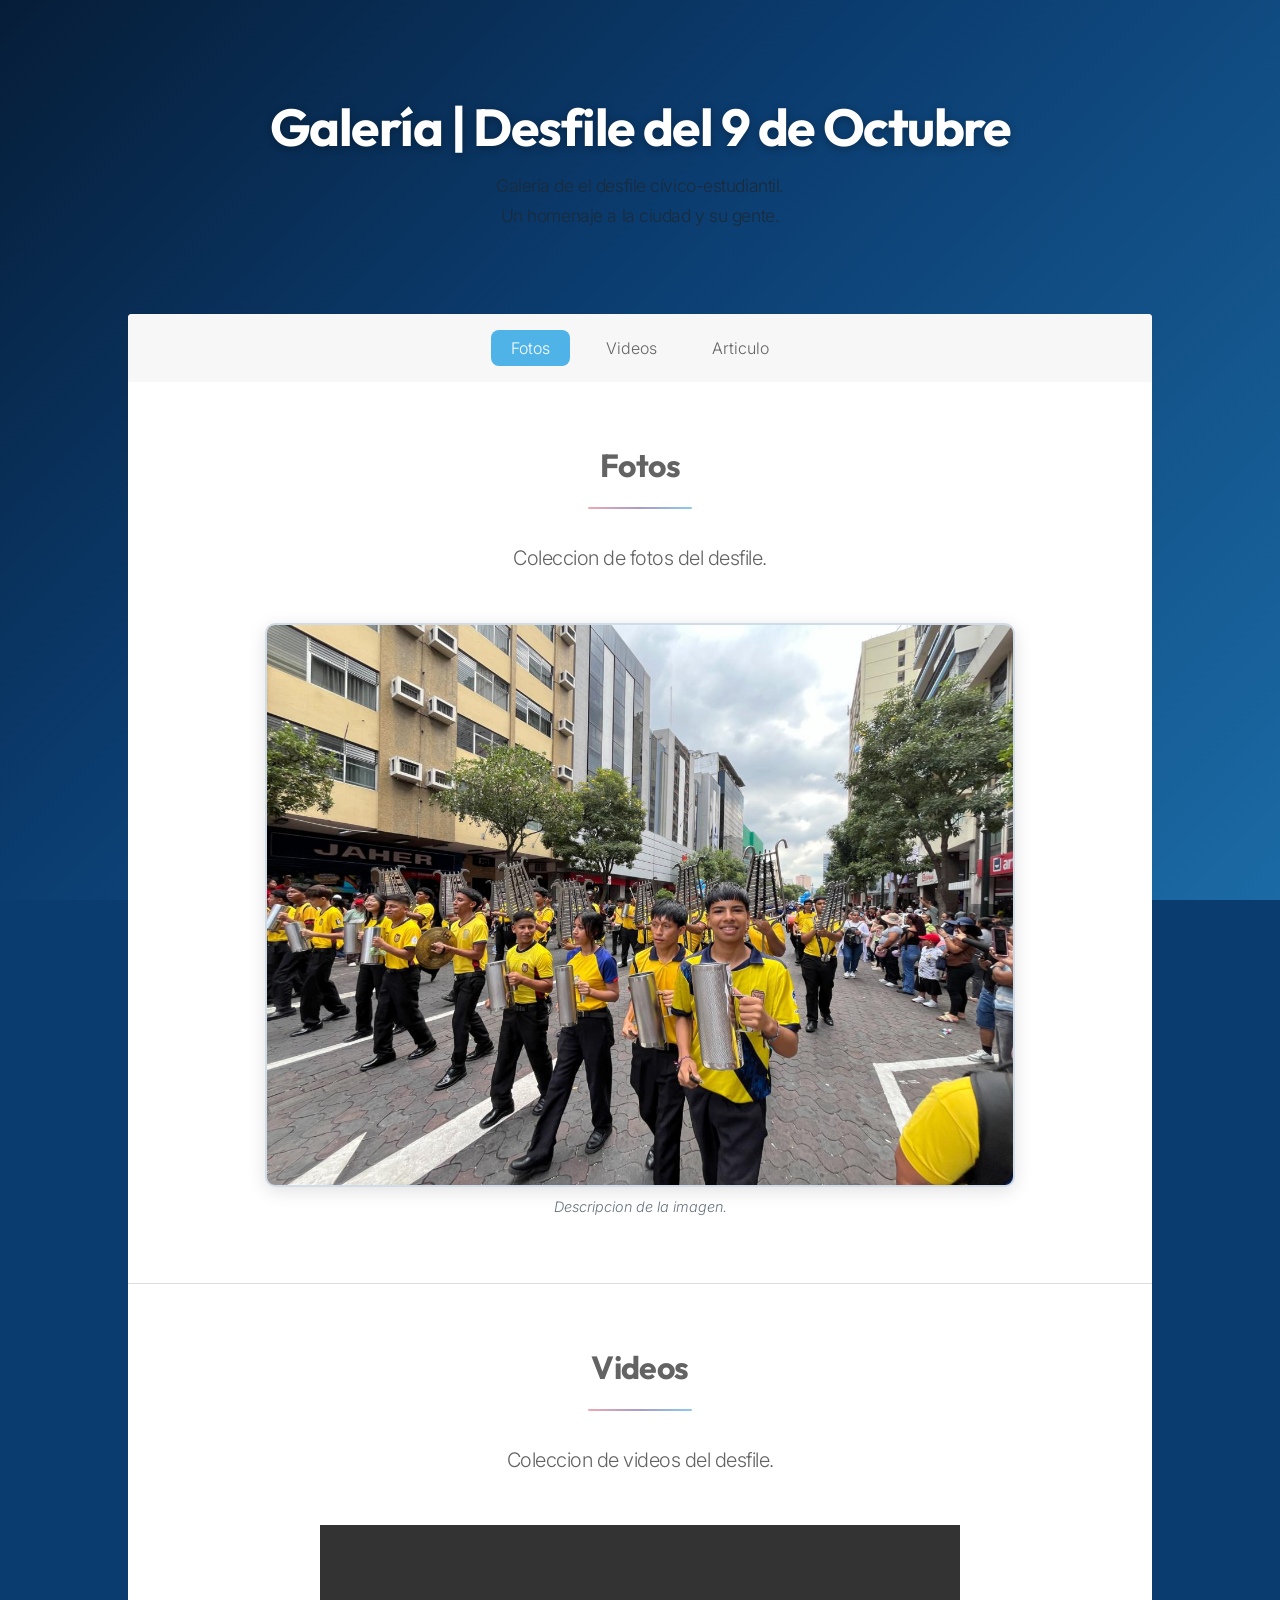
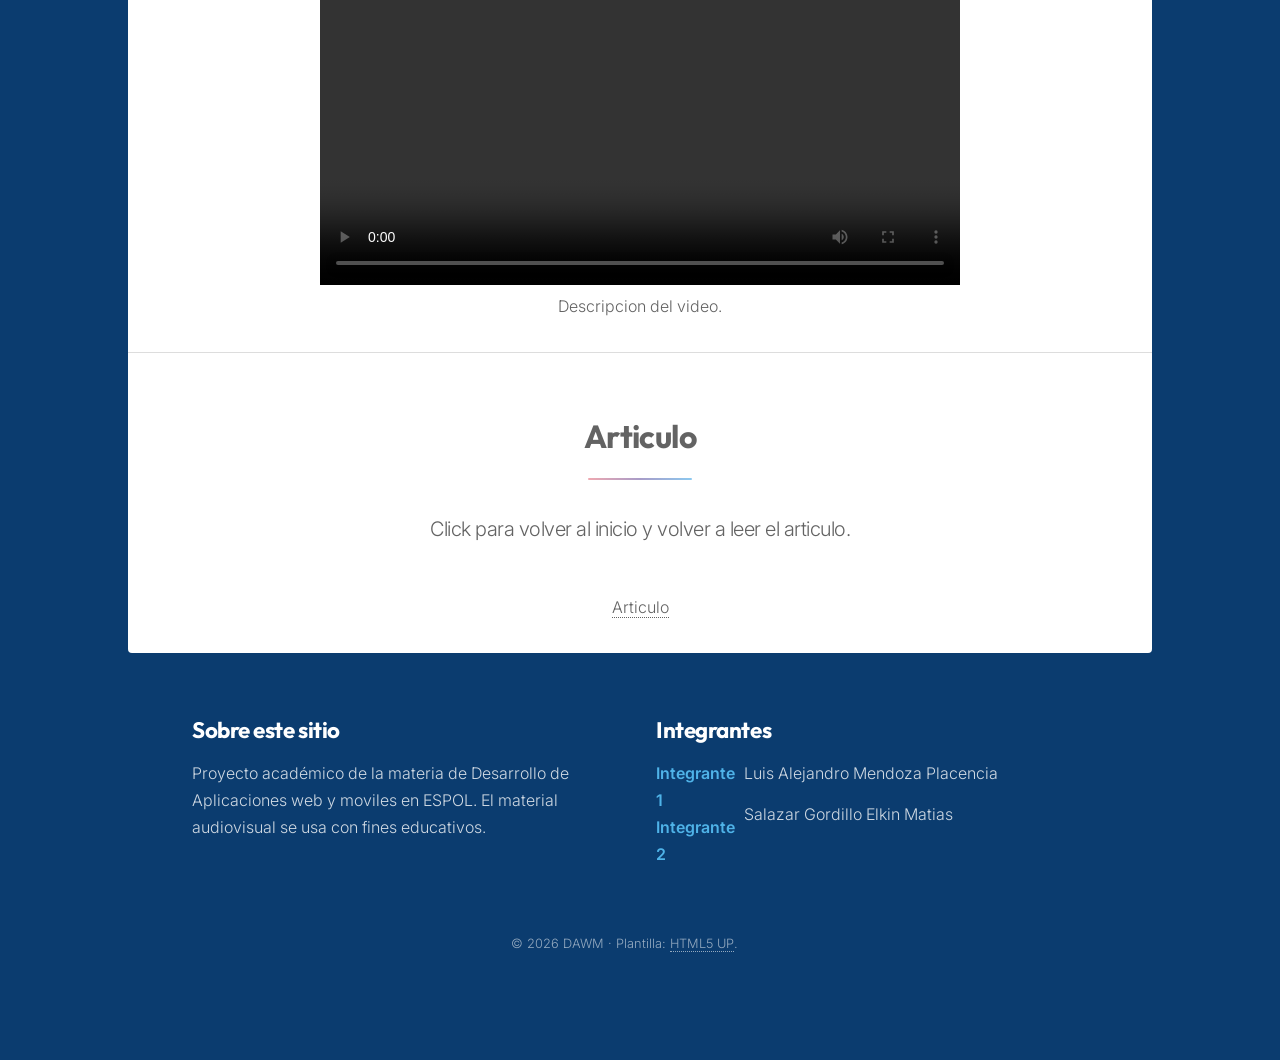
==== galeria.html @ 0a107d0f "Feat:Documento para la galeria con estructura heredada de index" ====
<!DOCTYPE HTML>
<!--
	Stellar by HTML5 UP
	html5up.net | @ajlkn
	Free for personal and commercial use under the CCA 3.0 license (html5up.net/license)
-->
<html lang="es">

<head>
	<title>Desfile del 9 de Octubre | Guayaquil</title>
	<meta charset="utf-8" />
	<meta name="description" content="Sitio web sobre el desfile cívico-estudiantil del 9 de Octubre en Guayaquil." />
	<meta name="viewport" content="width=device-width, initial-scale=1.0" />
	<link rel="preconnect" href="https://fonts.googleapis.com">
	<link rel="preconnect" href="https://fonts.gstatic.com" crossorigin>
	<link href="https://fonts.googleapis.com/css2?family=Outfit:wght@300;400;600;700&family=Inter:wght@400;500&display=swap" rel="stylesheet">
	<link rel="stylesheet" href="assets/css/main.css" />
	<link rel="stylesheet" href="assets/css/estilos.css" />
	<noscript>
		<link rel="stylesheet" href="assets/css/noscript.css" />
	</noscript>
</head>

<body class="is-preload">

	<!-- Wrapper -->
	<div id="wrapper">

		<!-- Header -->
		<header id="header" class="alt">
			<h1>Galería | Desfile del 9 de Octubre</h1>
			<p>Galería de el desfile cívico-estudiantil.<br />
				Un homenaje a la ciudad y su gente.</p>
		</header>

		<!-- Nav -->
		<nav id="nav" aria-label="Secciones del sitio">
			<ul>
				<li><a href="#Fotos" class="active">Fotos</a></li>
				<li><a href="#Videos">Videos</a></li>
				<li><a href="#Articulo">Articulo</a></li>
			</ul>
		</nav>
		<!-- Main -->
		<div id="main">
			<!-- Fotos del evento -->
			<section id="Fotos" class="main special">
				<header class="major">
					<h2>Fotos</h2>
					<p>Coleccion de fotos del desfile.</p>
				</header>
				<figure class="imagen-seccion">
					<img src="images/Imagen Desfile4.jpg" alt="Banda escolar en uniforme amarillo marchando en el centro de Guayaquil" />
					<figcaption>Descripcion de la imagen.</figcaption>
				</figure>
			</section>

			<!-- Videos del evento -->
			<section id="Videos" class="main special">
				<header class="major">
					<h2>Videos</h2>
					<p>Coleccion de videos del desfile.</p>
				</header>
				<figure>	
					<video width="640" height="360" controls>
						<source src="mi-video.mp4" type="video/mp4">
					</video>
					<figcaption>Descripcion del video.</figcaption>
				</figure>
			</section>
			<!-- Articulo (index.html) -->

			<section id="Articulo" class="main special">
				<header class="major">
					<h2>Articulo</h2>
					<p>Click para volver al inicio y volver a leer el articulo.</p>
				</header>
				<a href="./index.html" class="Articulobt">Articulo</a>
			</section>
		</div>

		<!-- Footer -->
		<footer id="footer">
			<section>
				<h2>Sobre este sitio</h2>
				<p>Proyecto académico de la materia de Desarrollo de Aplicaciones web y moviles en ESPOL. El material
					audiovisual se usa con fines educativos.</p>
			</section>
			<section>
				<h2>Integrantes</h2>
				<dl class="alt">
					<dt>Integrante 1</dt>
					<dd>Luis Alejandro Mendoza Placencia</dd>
					<dt>Integrante 2</dt>
					<dd>Salazar Gordillo Elkin Matias</dd>
				</dl>
			</section>
			<p class="copyright">&copy; <time datetime="2026">2026</time> DAWM &middot; Plantilla: <a
					href="https://html5up.net">HTML5 UP</a>.</p>
		</footer>
	</div>

	<!-- Scripts -->
	<script src="assets/js/jquery.min.js"></script>
	<script src="assets/js/jquery.scrollex.min.js"></script>
	<script src="assets/js/jquery.scrolly.min.js"></script>
	<script src="assets/js/browser.min.js"></script>
	<script src="assets/js/breakpoints.min.js"></script>
	<script src="assets/js/util.js"></script>
	<script src="assets/js/main.js"></script>

</body>

</html>
---- assets/css/main.css ----
@import url(fontawesome-all.min.css);
@import 'https://fonts.googleapis.com/css?family=Source+Sans+Pro:300,400';

/*
	Stellar by HTML5 UP
	html5up.net | @ajlkn
	Free for personal and commercial use under the CCA 3.0 license (html5up.net/license)
*/

html, body, div, span, applet, object,
iframe, h1, h2, h3, h4, h5, h6, p, blockquote,
pre, a, abbr, acronym, address, big, cite,
code, del, dfn, em, img, ins, kbd, q, s, samp,
small, strike, strong, sub, sup, tt, var, b,
u, i, center, dl, dt, dd, ol, ul, li, fieldset,
form, label, legend, table, caption, tbody,
tfoot, thead, tr, th, td, article, aside,
canvas, details, embed, figure, figcaption,
footer, header, hgroup, menu, nav, output, ruby,
section, summary, time, mark, audio, video {
	margin: 0;
	padding: 0;
	border: 0;
	font-size: 100%;
	font: inherit;
	vertical-align: baseline;}

article, aside, details, figcaption, figure,
footer, header, hgroup, menu, nav, section {
	display: block;}

body {
	line-height: 1;
}

ol, ul {
	list-style: none;
}

blockquote, q {
	quotes: none;
}

	blockquote:before, blockquote:after, q:before, q:after {
		content: '';
		content: none;
	}

table {
	border-collapse: collapse;
	border-spacing: 0;
}

body {
	-webkit-text-size-adjust: none;
}

mark {
	background-color: transparent;
	color: inherit;
}

input::-moz-focus-inner {
	border: 0;
	padding: 0;
}

input, select, textarea {
	-moz-appearance: none;
	-webkit-appearance: none;
	-ms-appearance: none;
	appearance: none;
}

/* Basic */

	@-ms-viewport {
		width: device-width;
	}

	body {
		-ms-overflow-style: scrollbar;
	}

	@media screen and (max-width: 480px) {

		html, body {
			min-width: 320px;
		}

	}

	html {
		box-sizing: border-box;
	}

	*, *:before, *:after {
		box-sizing: inherit;
	}

	body {
		background-color: #935d8c;
		background-image: url("images/overlay.png"), -moz-linear-gradient(45deg, #e37682 15%, #5f4d93 85%);
		background-image: url("images/overlay.png"), -webkit-linear-gradient(45deg, #e37682 15%, #5f4d93 85%);
		background-image: url("images/overlay.png"), -ms-linear-gradient(45deg, #e37682 15%, #5f4d93 85%);
		background-image: url("images/overlay.png"), linear-gradient(45deg, #e37682 15%, #5f4d93 85%);
	}

		body.is-preload *, body.is-preload *:before, body.is-preload *:after {
			-moz-animation: none !important;
			-webkit-animation: none !important;
			-ms-animation: none !important;
			animation: none !important;
			-moz-transition: none !important;
			-webkit-transition: none !important;
			-ms-transition: none !important;
			transition: none !important;
		}

/* Type */

	body {
		background-color: #935d8c;
		color: rgba(255, 255, 255, 0.65);
	}

	body, input, select, textarea {
		font-family: "Source Sans Pro", Helvetica, sans-serif;
		font-size: 17pt;
		font-weight: 300;
		line-height: 1.65;
	}

		@media screen and (max-width: 1680px) {

			body, input, select, textarea {
				font-size: 14pt;
			}

		}

		@media screen and (max-width: 1280px) {

			body, input, select, textarea {
				font-size: 12pt;
			}

		}

		@media screen and (max-width: 360px) {

			body, input, select, textarea {
				font-size: 11pt;
			}

		}

	a {
		-moz-transition: color 0.2s ease, border-bottom 0.2s ease;
		-webkit-transition: color 0.2s ease, border-bottom 0.2s ease;
		-ms-transition: color 0.2s ease, border-bottom 0.2s ease;
		transition: color 0.2s ease, border-bottom 0.2s ease;
		text-decoration: none;
		border-bottom: dotted 1px;
		color: inherit;
	}

		a:hover {
			border-bottom-color: transparent;
		}

	strong, b {
		font-weight: 400;
	}

	em, i {
		font-style: italic;
	}

	p {
		margin: 0 0 2em 0;
	}

		p.content {
			-moz-columns: 20em 2;
			-webkit-columns: 20em 2;
			-ms-columns: 20em 2;
			columns: 20em 2;
			-moz-column-gap: 2em;
			-webkit-column-gap: 2em;
			-ms-column-gap: 2em;
			column-gap: 2em;
			text-align: justify;
		}

	h1, h2, h3, h4, h5, h6 {
		font-weight: 300;
		line-height: 1.5;
		margin: 0 0 0.7em 0;
		letter-spacing: -0.025em;
	}

		h1 a, h2 a, h3 a, h4 a, h5 a, h6 a {
			color: inherit;
			text-decoration: none;
		}

	h1 {
		font-size: 2.5em;
		line-height: 1.2;
	}

	h2 {
		font-size: 1.5em;
	}

	h3 {
		font-size: 1.25em;
	}

	h4 {
		font-size: 1.1em;
	}

	h5 {
		font-size: 0.9em;
	}

	h6 {
		font-size: 0.7em;
	}

	@media screen and (max-width: 736px) {

		h1 {
			font-size: 2em;
		}

	}

	sub {
		font-size: 0.8em;
		position: relative;
		top: 0.5em;
	}

	sup {
		font-size: 0.8em;
		position: relative;
		top: -0.5em;
	}

	blockquote {
		border-left: solid 4px;
		font-style: italic;
		margin: 0 0 2em 0;
		padding: 0.5em 0 0.5em 2em;
	}

	code {
		border-radius: 8px;
		border: solid 1px;
		font-family: "Courier New", monospace;
		font-size: 0.9em;
		margin: 0 0.25em;
		padding: 0.25em 0.65em;
	}

	pre {
		-webkit-overflow-scrolling: touch;
		font-family: "Courier New", monospace;
		font-size: 0.9em;
		margin: 0 0 2em 0;
	}

		pre code {
			display: block;
			line-height: 1.75;
			padding: 1em 1.5em;
			overflow-x: auto;
		}

	hr {
		border: 0;
		border-bottom: solid 1px;
		margin: 2em 0;
	}

		hr.major {
			margin: 3em 0;
		}

	.align-left {
		text-align: left;
	}

	.align-center {
		text-align: center;
	}

	.align-right {
		text-align: right;
	}

	input, select, textarea {
		color: #ffffff;
	}

	a:hover {
		color: #ffffff;
	}

	strong, b {
		color: #ffffff;
	}

	h1, h2, h3, h4, h5, h6 {
		color: #ffffff;
	}

	blockquote {
		border-left-color: rgba(255, 255, 255, 0.35);
	}

	code {
		background: rgba(255, 255, 255, 0.075);
		border-color: rgba(255, 255, 255, 0.35);
	}

	hr {
		border-bottom-color: rgba(255, 255, 255, 0.35);
	}

/* Row */

	.row {
		display: flex;
		flex-wrap: wrap;
		box-sizing: border-box;
		align-items: stretch;
	}

		.row > * {
			box-sizing: border-box;
		}

		.row.gtr-uniform > * > :last-child {
			margin-bottom: 0;
		}

		.row.aln-left {
			justify-content: flex-start;
		}

		.row.aln-center {
			justify-content: center;
		}

		.row.aln-right {
			justify-content: flex-end;
		}

		.row.aln-top {
			align-items: flex-start;
		}

		.row.aln-middle {
			align-items: center;
		}

		.row.aln-bottom {
			align-items: flex-end;
		}

		.row > .imp {
			order: -1;
		}

		.row > .col-1 {
			width: 8.33333%;
		}

		.row > .off-1 {
			margin-left: 8.33333%;
		}

		.row > .col-2 {
			width: 16.66667%;
		}

		.row > .off-2 {
			margin-left: 16.66667%;
		}

		.row > .col-3 {
			width: 25%;
		}

		.row > .off-3 {
			margin-left: 25%;
		}

		.row > .col-4 {
			width: 33.33333%;
		}

		.row > .off-4 {
			margin-left: 33.33333%;
		}

		.row > .col-5 {
			width: 41.66667%;
		}

		.row > .off-5 {
			margin-left: 41.66667%;
		}

		.row > .col-6 {
			width: 50%;
		}

		.row > .off-6 {
			margin-left: 50%;
		}

		.row > .col-7 {
			width: 58.33333%;
		}

		.row > .off-7 {
			margin-left: 58.33333%;
		}

		.row > .col-8 {
			width: 66.66667%;
		}

		.row > .off-8 {
			margin-left: 66.66667%;
		}

		.row > .col-9 {
			width: 75%;
		}

		.row > .off-9 {
			margin-left: 75%;
		}

		.row > .col-10 {
			width: 83.33333%;
		}

		.row > .off-10 {
			margin-left: 83.33333%;
		}

		.row > .col-11 {
			width: 91.66667%;
		}

		.row > .off-11 {
			margin-left: 91.66667%;
		}

		.row > .col-12 {
			width: 100%;
		}

		.row > .off-12 {
			margin-left: 100%;
		}

		.row.gtr-0 {
			margin-top: 0;
			margin-left: 0em;
		}

			.row.gtr-0 > * {
				padding: 0 0 0 0em;
			}

			.row.gtr-0.gtr-uniform {
				margin-top: 0em;
			}

				.row.gtr-0.gtr-uniform > * {
					padding-top: 0em;
				}

		.row.gtr-25 {
			margin-top: 0;
			margin-left: -0.375em;
		}

			.row.gtr-25 > * {
				padding: 0 0 0 0.375em;
			}

			.row.gtr-25.gtr-uniform {
				margin-top: -0.375em;
			}

				.row.gtr-25.gtr-uniform > * {
					padding-top: 0.375em;
				}

		.row.gtr-50 {
			margin-top: 0;
			margin-left: -0.75em;
		}

			.row.gtr-50 > * {
				padding: 0 0 0 0.75em;
			}

			.row.gtr-50.gtr-uniform {
				margin-top: -0.75em;
			}

				.row.gtr-50.gtr-uniform > * {
					padding-top: 0.75em;
				}

		.row {
			margin-top: 0;
			margin-left: -1.5em;
		}

			.row > * {
				padding: 0 0 0 1.5em;
			}

			.row.gtr-uniform {
				margin-top: -1.5em;
			}

				.row.gtr-uniform > * {
					padding-top: 1.5em;
				}

		.row.gtr-150 {
			margin-top: 0;
			margin-left: -2.25em;
		}

			.row.gtr-150 > * {
				padding: 0 0 0 2.25em;
			}

			.row.gtr-150.gtr-uniform {
				margin-top: -2.25em;
			}

				.row.gtr-150.gtr-uniform > * {
					padding-top: 2.25em;
				}

		.row.gtr-200 {
			margin-top: 0;
			margin-left: -3em;
		}

			.row.gtr-200 > * {
				padding: 0 0 0 3em;
			}

			.row.gtr-200.gtr-uniform {
				margin-top: -3em;
			}

				.row.gtr-200.gtr-uniform > * {
					padding-top: 3em;
				}

		@media screen and (max-width: 1680px) {

			.row {
				display: flex;
				flex-wrap: wrap;
				box-sizing: border-box;
				align-items: stretch;
			}

				.row > * {
					box-sizing: border-box;
				}

				.row.gtr-uniform > * > :last-child {
					margin-bottom: 0;
				}

				.row.aln-left {
					justify-content: flex-start;
				}

				.row.aln-center {
					justify-content: center;
				}

				.row.aln-right {
					justify-content: flex-end;
				}

				.row.aln-top {
					align-items: flex-start;
				}

				.row.aln-middle {
					align-items: center;
				}

				.row.aln-bottom {
					align-items: flex-end;
				}

				.row > .imp-xlarge {
					order: -1;
				}

				.row > .col-1-xlarge {
					width: 8.33333%;
				}

				.row > .off-1-xlarge {
					margin-left: 8.33333%;
				}

				.row > .col-2-xlarge {
					width: 16.66667%;
				}

				.row > .off-2-xlarge {
					margin-left: 16.66667%;
				}

				.row > .col-3-xlarge {
					width: 25%;
				}

				.row > .off-3-xlarge {
					margin-left: 25%;
				}

				.row > .col-4-xlarge {
					width: 33.33333%;
				}

				.row > .off-4-xlarge {
					margin-left: 33.33333%;
				}

				.row > .col-5-xlarge {
					width: 41.66667%;
				}

				.row > .off-5-xlarge {
					margin-left: 41.66667%;
				}

				.row > .col-6-xlarge {
					width: 50%;
				}

				.row > .off-6-xlarge {
					margin-left: 50%;
				}

				.row > .col-7-xlarge {
					width: 58.33333%;
				}

				.row > .off-7-xlarge {
					margin-left: 58.33333%;
				}

				.row > .col-8-xlarge {
					width: 66.66667%;
				}

				.row > .off-8-xlarge {
					margin-left: 66.66667%;
				}

				.row > .col-9-xlarge {
					width: 75%;
				}

				.row > .off-9-xlarge {
					margin-left: 75%;
				}

				.row > .col-10-xlarge {
					width: 83.33333%;
				}

				.row > .off-10-xlarge {
					margin-left: 83.33333%;
				}

				.row > .col-11-xlarge {
					width: 91.66667%;
				}

				.row > .off-11-xlarge {
					margin-left: 91.66667%;
				}

				.row > .col-12-xlarge {
					width: 100%;
				}

				.row > .off-12-xlarge {
					margin-left: 100%;
				}

				.row.gtr-0 {
					margin-top: 0;
					margin-left: 0em;
				}

					.row.gtr-0 > * {
						padding: 0 0 0 0em;
					}

					.row.gtr-0.gtr-uniform {
						margin-top: 0em;
					}

						.row.gtr-0.gtr-uniform > * {
							padding-top: 0em;
						}

				.row.gtr-25 {
					margin-top: 0;
					margin-left: -0.375em;
				}

					.row.gtr-25 > * {
						padding: 0 0 0 0.375em;
					}

					.row.gtr-25.gtr-uniform {
						margin-top: -0.375em;
					}

						.row.gtr-25.gtr-uniform > * {
							padding-top: 0.375em;
						}

				.row.gtr-50 {
					margin-top: 0;
					margin-left: -0.75em;
				}

					.row.gtr-50 > * {
						padding: 0 0 0 0.75em;
					}

					.row.gtr-50.gtr-uniform {
						margin-top: -0.75em;
					}

						.row.gtr-50.gtr-uniform > * {
							padding-top: 0.75em;
						}

				.row {
					margin-top: 0;
					margin-left: -1.5em;
				}

					.row > * {
						padding: 0 0 0 1.5em;
					}

					.row.gtr-uniform {
						margin-top: -1.5em;
					}

						.row.gtr-uniform > * {
							padding-top: 1.5em;
						}

				.row.gtr-150 {
					margin-top: 0;
					margin-left: -2.25em;
				}

					.row.gtr-150 > * {
						padding: 0 0 0 2.25em;
					}

					.row.gtr-150.gtr-uniform {
						margin-top: -2.25em;
					}

						.row.gtr-150.gtr-uniform > * {
							padding-top: 2.25em;
						}

				.row.gtr-200 {
					margin-top: 0;
					margin-left: -3em;
				}

					.row.gtr-200 > * {
						padding: 0 0 0 3em;
					}

					.row.gtr-200.gtr-uniform {
						margin-top: -3em;
					}

						.row.gtr-200.gtr-uniform > * {
							padding-top: 3em;
						}

		}

		@media screen and (max-width: 1280px) {

			.row {
				display: flex;
				flex-wrap: wrap;
				box-sizing: border-box;
				align-items: stretch;
			}

				.row > * {
					box-sizing: border-box;
				}

				.row.gtr-uniform > * > :last-child {
					margin-bottom: 0;
				}

				.row.aln-left {
					justify-content: flex-start;
				}

				.row.aln-center {
					justify-content: center;
				}

				.row.aln-right {
					justify-content: flex-end;
				}

				.row.aln-top {
					align-items: flex-start;
				}

				.row.aln-middle {
					align-items: center;
				}

				.row.aln-bottom {
					align-items: flex-end;
				}

				.row > .imp-large {
					order: -1;
				}

				.row > .col-1-large {
					width: 8.33333%;
				}

				.row > .off-1-large {
					margin-left: 8.33333%;
				}

				.row > .col-2-large {
					width: 16.66667%;
				}

				.row > .off-2-large {
					margin-left: 16.66667%;
				}

				.row > .col-3-large {
					width: 25%;
				}

				.row > .off-3-large {
					margin-left: 25%;
				}

				.row > .col-4-large {
					width: 33.33333%;
				}

				.row > .off-4-large {
					margin-left: 33.33333%;
				}

				.row > .col-5-large {
					width: 41.66667%;
				}

				.row > .off-5-large {
					margin-left: 41.66667%;
				}

				.row > .col-6-large {
					width: 50%;
				}

				.row > .off-6-large {
					margin-left: 50%;
				}

				.row > .col-7-large {
					width: 58.33333%;
				}

				.row > .off-7-large {
					margin-left: 58.33333%;
				}

				.row > .col-8-large {
					width: 66.66667%;
				}

				.row > .off-8-large {
					margin-left: 66.66667%;
				}

				.row > .col-9-large {
					width: 75%;
				}

				.row > .off-9-large {
					margin-left: 75%;
				}

				.row > .col-10-large {
					width: 83.33333%;
				}

				.row > .off-10-large {
					margin-left: 83.33333%;
				}

				.row > .col-11-large {
					width: 91.66667%;
				}

				.row > .off-11-large {
					margin-left: 91.66667%;
				}

				.row > .col-12-large {
					width: 100%;
				}

				.row > .off-12-large {
					margin-left: 100%;
				}

				.row.gtr-0 {
					margin-top: 0;
					margin-left: 0em;
				}

					.row.gtr-0 > * {
						padding: 0 0 0 0em;
					}

					.row.gtr-0.gtr-uniform {
						margin-top: 0em;
					}

						.row.gtr-0.gtr-uniform > * {
							padding-top: 0em;
						}

				.row.gtr-25 {
					margin-top: 0;
					margin-left: -0.375em;
				}

					.row.gtr-25 > * {
						padding: 0 0 0 0.375em;
					}

					.row.gtr-25.gtr-uniform {
						margin-top: -0.375em;
					}

						.row.gtr-25.gtr-uniform > * {
							padding-top: 0.375em;
						}

				.row.gtr-50 {
					margin-top: 0;
					margin-left: -0.75em;
				}

					.row.gtr-50 > * {
						padding: 0 0 0 0.75em;
					}

					.row.gtr-50.gtr-uniform {
						margin-top: -0.75em;
					}

						.row.gtr-50.gtr-uniform > * {
							padding-top: 0.75em;
						}

				.row {
					margin-top: 0;
					margin-left: -1.5em;
				}

					.row > * {
						padding: 0 0 0 1.5em;
					}

					.row.gtr-uniform {
						margin-top: -1.5em;
					}

						.row.gtr-uniform > * {
							padding-top: 1.5em;
						}

				.row.gtr-150 {
					margin-top: 0;
					margin-left: -2.25em;
				}

					.row.gtr-150 > * {
						padding: 0 0 0 2.25em;
					}

					.row.gtr-150.gtr-uniform {
						margin-top: -2.25em;
					}

						.row.gtr-150.gtr-uniform > * {
							padding-top: 2.25em;
						}

				.row.gtr-200 {
					margin-top: 0;
					margin-left: -3em;
				}

					.row.gtr-200 > * {
						padding: 0 0 0 3em;
					}

					.row.gtr-200.gtr-uniform {
						margin-top: -3em;
					}

						.row.gtr-200.gtr-uniform > * {
							padding-top: 3em;
						}

		}

		@media screen and (max-width: 980px) {

			.row {
				display: flex;
				flex-wrap: wrap;
				box-sizing: border-box;
				align-items: stretch;
			}

				.row > * {
					box-sizing: border-box;
				}

				.row.gtr-uniform > * > :last-child {
					margin-bottom: 0;
				}

				.row.aln-left {
					justify-content: flex-start;
				}

				.row.aln-center {
					justify-content: center;
				}

				.row.aln-right {
					justify-content: flex-end;
				}

				.row.aln-top {
					align-items: flex-start;
				}

				.row.aln-middle {
					align-items: center;
				}

				.row.aln-bottom {
					align-items: flex-end;
				}

				.row > .imp-medium {
					order: -1;
				}

				.row > .col-1-medium {
					width: 8.33333%;
				}

				.row > .off-1-medium {
					margin-left: 8.33333%;
				}

				.row > .col-2-medium {
					width: 16.66667%;
				}

				.row > .off-2-medium {
					margin-left: 16.66667%;
				}

				.row > .col-3-medium {
					width: 25%;
				}

				.row > .off-3-medium {
					margin-left: 25%;
				}

				.row > .col-4-medium {
					width: 33.33333%;
				}

				.row > .off-4-medium {
					margin-left: 33.33333%;
				}

				.row > .col-5-medium {
					width: 41.66667%;
				}

				.row > .off-5-medium {
					margin-left: 41.66667%;
				}

				.row > .col-6-medium {
					width: 50%;
				}

				.row > .off-6-medium {
					margin-left: 50%;
				}

				.row > .col-7-medium {
					width: 58.33333%;
				}

				.row > .off-7-medium {
					margin-left: 58.33333%;
				}

				.row > .col-8-medium {
					width: 66.66667%;
				}

				.row > .off-8-medium {
					margin-left: 66.66667%;
				}

				.row > .col-9-medium {
					width: 75%;
				}

				.row > .off-9-medium {
					margin-left: 75%;
				}

				.row > .col-10-medium {
					width: 83.33333%;
				}

				.row > .off-10-medium {
					margin-left: 83.33333%;
				}

				.row > .col-11-medium {
					width: 91.66667%;
				}

				.row > .off-11-medium {
					margin-left: 91.66667%;
				}

				.row > .col-12-medium {
					width: 100%;
				}

				.row > .off-12-medium {
					margin-left: 100%;
				}

				.row.gtr-0 {
					margin-top: 0;
					margin-left: 0em;
				}

					.row.gtr-0 > * {
						padding: 0 0 0 0em;
					}

					.row.gtr-0.gtr-uniform {
						margin-top: 0em;
					}

						.row.gtr-0.gtr-uniform > * {
							padding-top: 0em;
						}

				.row.gtr-25 {
					margin-top: 0;
					margin-left: -0.375em;
				}

					.row.gtr-25 > * {
						padding: 0 0 0 0.375em;
					}

					.row.gtr-25.gtr-uniform {
						margin-top: -0.375em;
					}

						.row.gtr-25.gtr-uniform > * {
							padding-top: 0.375em;
						}

				.row.gtr-50 {
					margin-top: 0;
					margin-left: -0.75em;
				}

					.row.gtr-50 > * {
						padding: 0 0 0 0.75em;
					}

					.row.gtr-50.gtr-uniform {
						margin-top: -0.75em;
					}

						.row.gtr-50.gtr-uniform > * {
							padding-top: 0.75em;
						}

				.row {
					margin-top: 0;
					margin-left: -1.5em;
				}

					.row > * {
						padding: 0 0 0 1.5em;
					}

					.row.gtr-uniform {
						margin-top: -1.5em;
					}

						.row.gtr-uniform > * {
							padding-top: 1.5em;
						}

				.row.gtr-150 {
					margin-top: 0;
					margin-left: -2.25em;
				}

					.row.gtr-150 > * {
						padding: 0 0 0 2.25em;
					}

					.row.gtr-150.gtr-uniform {
						margin-top: -2.25em;
					}

						.row.gtr-150.gtr-uniform > * {
							padding-top: 2.25em;
						}

				.row.gtr-200 {
					margin-top: 0;
					margin-left: -3em;
				}

					.row.gtr-200 > * {
						padding: 0 0 0 3em;
					}

					.row.gtr-200.gtr-uniform {
						margin-top: -3em;
					}

						.row.gtr-200.gtr-uniform > * {
							padding-top: 3em;
						}

		}

		@media screen and (max-width: 736px) {

			.row {
				display: flex;
				flex-wrap: wrap;
				box-sizing: border-box;
				align-items: stretch;
			}

				.row > * {
					box-sizing: border-box;
				}

				.row.gtr-uniform > * > :last-child {
					margin-bottom: 0;
				}

				.row.aln-left {
					justify-content: flex-start;
				}

				.row.aln-center {
					justify-content: center;
				}

				.row.aln-right {
					justify-content: flex-end;
				}

				.row.aln-top {
					align-items: flex-start;
				}

				.row.aln-middle {
					align-items: center;
				}

				.row.aln-bottom {
					align-items: flex-end;
				}

				.row > .imp-small {
					order: -1;
				}

				.row > .col-1-small {
					width: 8.33333%;
				}

				.row > .off-1-small {
					margin-left: 8.33333%;
				}

				.row > .col-2-small {
					width: 16.66667%;
				}

				.row > .off-2-small {
					margin-left: 16.66667%;
				}

				.row > .col-3-small {
					width: 25%;
				}

				.row > .off-3-small {
					margin-left: 25%;
				}

				.row > .col-4-small {
					width: 33.33333%;
				}

				.row > .off-4-small {
					margin-left: 33.33333%;
				}

				.row > .col-5-small {
					width: 41.66667%;
				}

				.row > .off-5-small {
					margin-left: 41.66667%;
				}

				.row > .col-6-small {
					width: 50%;
				}

				.row > .off-6-small {
					margin-left: 50%;
				}

				.row > .col-7-small {
					width: 58.33333%;
				}

				.row > .off-7-small {
					margin-left: 58.33333%;
				}

				.row > .col-8-small {
					width: 66.66667%;
				}

				.row > .off-8-small {
					margin-left: 66.66667%;
				}

				.row > .col-9-small {
					width: 75%;
				}

				.row > .off-9-small {
					margin-left: 75%;
				}

				.row > .col-10-small {
					width: 83.33333%;
				}

				.row > .off-10-small {
					margin-left: 83.33333%;
				}

				.row > .col-11-small {
					width: 91.66667%;
				}

				.row > .off-11-small {
					margin-left: 91.66667%;
				}

				.row > .col-12-small {
					width: 100%;
				}

				.row > .off-12-small {
					margin-left: 100%;
				}

				.row.gtr-0 {
					margin-top: 0;
					margin-left: 0em;
				}

					.row.gtr-0 > * {
						padding: 0 0 0 0em;
					}

					.row.gtr-0.gtr-uniform {
						margin-top: 0em;
					}

						.row.gtr-0.gtr-uniform > * {
							padding-top: 0em;
						}

				.row.gtr-25 {
					margin-top: 0;
					margin-left: -0.25em;
				}

					.row.gtr-25 > * {
						padding: 0 0 0 0.25em;
					}

					.row.gtr-25.gtr-uniform {
						margin-top: -0.25em;
					}

						.row.gtr-25.gtr-uniform > * {
							padding-top: 0.25em;
						}

				.row.gtr-50 {
					margin-top: 0;
					margin-left: -0.5em;
				}

					.row.gtr-50 > * {
						padding: 0 0 0 0.5em;
					}

					.row.gtr-50.gtr-uniform {
						margin-top: -0.5em;
					}

						.row.gtr-50.gtr-uniform > * {
							padding-top: 0.5em;
						}

				.row {
					margin-top: 0;
					margin-left: -1em;
				}

					.row > * {
						padding: 0 0 0 1em;
					}

					.row.gtr-uniform {
						margin-top: -1em;
					}

						.row.gtr-uniform > * {
							padding-top: 1em;
						}

				.row.gtr-150 {
					margin-top: 0;
					margin-left: -1.5em;
				}

					.row.gtr-150 > * {
						padding: 0 0 0 1.5em;
					}

					.row.gtr-150.gtr-uniform {
						margin-top: -1.5em;
					}

						.row.gtr-150.gtr-uniform > * {
							padding-top: 1.5em;
						}

				.row.gtr-200 {
					margin-top: 0;
					margin-left: -2em;
				}

					.row.gtr-200 > * {
						padding: 0 0 0 2em;
					}

					.row.gtr-200.gtr-uniform {
						margin-top: -2em;
					}

						.row.gtr-200.gtr-uniform > * {
							padding-top: 2em;
						}

		}

		@media screen and (max-width: 480px) {

			.row {
				display: flex;
				flex-wrap: wrap;
				box-sizing: border-box;
				align-items: stretch;
			}

				.row > * {
					box-sizing: border-box;
				}

				.row.gtr-uniform > * > :last-child {
					margin-bottom: 0;
				}

				.row.aln-left {
					justify-content: flex-start;
				}

				.row.aln-center {
					justify-content: center;
				}

				.row.aln-right {
					justify-content: flex-end;
				}

				.row.aln-top {
					align-items: flex-start;
				}

				.row.aln-middle {
					align-items: center;
				}

				.row.aln-bottom {
					align-items: flex-end;
				}

				.row > .imp-xsmall {
					order: -1;
				}

				.row > .col-1-xsmall {
					width: 8.33333%;
				}

				.row > .off-1-xsmall {
					margin-left: 8.33333%;
				}

				.row > .col-2-xsmall {
					width: 16.66667%;
				}

				.row > .off-2-xsmall {
					margin-left: 16.66667%;
				}

				.row > .col-3-xsmall {
					width: 25%;
				}

				.row > .off-3-xsmall {
					margin-left: 25%;
				}

				.row > .col-4-xsmall {
					width: 33.33333%;
				}

				.row > .off-4-xsmall {
					margin-left: 33.33333%;
				}

				.row > .col-5-xsmall {
					width: 41.66667%;
				}

				.row > .off-5-xsmall {
					margin-left: 41.66667%;
				}

				.row > .col-6-xsmall {
					width: 50%;
				}

				.row > .off-6-xsmall {
					margin-left: 50%;
				}

				.row > .col-7-xsmall {
					width: 58.33333%;
				}

				.row > .off-7-xsmall {
					margin-left: 58.33333%;
				}

				.row > .col-8-xsmall {
					width: 66.66667%;
				}

				.row > .off-8-xsmall {
					margin-left: 66.66667%;
				}

				.row > .col-9-xsmall {
					width: 75%;
				}

				.row > .off-9-xsmall {
					margin-left: 75%;
				}

				.row > .col-10-xsmall {
					width: 83.33333%;
				}

				.row > .off-10-xsmall {
					margin-left: 83.33333%;
				}

				.row > .col-11-xsmall {
					width: 91.66667%;
				}

				.row > .off-11-xsmall {
					margin-left: 91.66667%;
				}

				.row > .col-12-xsmall {
					width: 100%;
				}

				.row > .off-12-xsmall {
					margin-left: 100%;
				}

				.row.gtr-0 {
					margin-top: 0;
					margin-left: 0em;
				}

					.row.gtr-0 > * {
						padding: 0 0 0 0em;
					}

					.row.gtr-0.gtr-uniform {
						margin-top: 0em;
					}

						.row.gtr-0.gtr-uniform > * {
							padding-top: 0em;
						}

				.row.gtr-25 {
					margin-top: 0;
					margin-left: -0.3125em;
				}

					.row.gtr-25 > * {
						padding: 0 0 0 0.3125em;
					}

					.row.gtr-25.gtr-uniform {
						margin-top: -0.3125em;
					}

						.row.gtr-25.gtr-uniform > * {
							padding-top: 0.3125em;
						}

				.row.gtr-50 {
					margin-top: 0;
					margin-left: -0.625em;
				}

					.row.gtr-50 > * {
						padding: 0 0 0 0.625em;
					}

					.row.gtr-50.gtr-uniform {
						margin-top: -0.625em;
					}

						.row.gtr-50.gtr-uniform > * {
							padding-top: 0.625em;
						}

				.row {
					margin-top: 0;
					margin-left: -1.25em;
				}

					.row > * {
						padding: 0 0 0 1.25em;
					}

					.row.gtr-uniform {
						margin-top: -1.25em;
					}

						.row.gtr-uniform > * {
							padding-top: 1.25em;
						}

				.row.gtr-150 {
					margin-top: 0;
					margin-left: -1.875em;
				}

					.row.gtr-150 > * {
						padding: 0 0 0 1.875em;
					}

					.row.gtr-150.gtr-uniform {
						margin-top: -1.875em;
					}

						.row.gtr-150.gtr-uniform > * {
							padding-top: 1.875em;
						}

				.row.gtr-200 {
					margin-top: 0;
					margin-left: -2.5em;
				}

					.row.gtr-200 > * {
						padding: 0 0 0 2.5em;
					}

					.row.gtr-200.gtr-uniform {
						margin-top: -2.5em;
					}

						.row.gtr-200.gtr-uniform > * {
							padding-top: 2.5em;
						}

		}

/* Box */

	.box {
		border-radius: 8px;
		border: solid;
		margin-bottom: 2em;
		padding: 1.5em;
	}

		.box > :last-child,
		.box > :last-child > :last-child,
		.box > :last-child > :last-child > :last-child {
			margin-bottom: 0;
		}

		.box.alt {
			border: 0;
			border-radius: 0;
			padding: 0;
		}

	.box {
		border-color: rgba(255, 255, 255, 0.35);
	}

/* Button */

	input[type="submit"],
	input[type="reset"],
	input[type="button"],
	button,
	.button {
		-moz-appearance: none;
		-webkit-appearance: none;
		-ms-appearance: none;
		appearance: none;
		-moz-transition: background-color 0.2s ease-in-out, color 0.2s ease-in-out;
		-webkit-transition: background-color 0.2s ease-in-out, color 0.2s ease-in-out;
		-ms-transition: background-color 0.2s ease-in-out, color 0.2s ease-in-out;
		transition: background-color 0.2s ease-in-out, color 0.2s ease-in-out;
		border-radius: 8px;
		border: 0;
		cursor: pointer;
		display: inline-block;
		font-weight: 300;
		height: 2.75em;
		line-height: 2.75em;
		min-width: 9.25em;
		padding: 0 1.5em;
		text-align: center;
		text-decoration: none;
		white-space: nowrap;
	}

		input[type="submit"].icon,
		input[type="reset"].icon,
		input[type="button"].icon,
		button.icon,
		.button.icon {
			padding-left: 1.35em;
		}

			input[type="submit"].icon:before,
			input[type="reset"].icon:before,
			input[type="button"].icon:before,
			button.icon:before,
			.button.icon:before {
				margin-right: 0.5em;
			}

		input[type="submit"].fit,
		input[type="reset"].fit,
		input[type="button"].fit,
		button.fit,
		.button.fit {
			width: 100%;
		}

		input[type="submit"].small,
		input[type="reset"].small,
		input[type="button"].small,
		button.small,
		.button.small {
			font-size: 0.8em;
		}

		input[type="submit"].large,
		input[type="reset"].large,
		input[type="button"].large,
		button.large,
		.button.large {
			font-size: 1.35em;
		}

		input[type="submit"].disabled, input[type="submit"]:disabled,
		input[type="reset"].disabled,
		input[type="reset"]:disabled,
		input[type="button"].disabled,
		input[type="button"]:disabled,
		button.disabled,
		button:disabled,
		.button.disabled,
		.button:disabled {
			pointer-events: none;
			opacity: 0.25;
		}

		@media screen and (max-width: 736px) {

			input[type="submit"],
			input[type="reset"],
			input[type="button"],
			button,
			.button {
				min-width: 0;
			}

		}

	input[type="submit"],
	input[type="reset"],
	input[type="button"],
	button,
	.button {
		background-color: transparent;
		box-shadow: inset 0 0 0 1px rgba(255, 255, 255, 0.35);
		color: #ffffff !important;
	}

		input[type="submit"]:hover,
		input[type="reset"]:hover,
		input[type="button"]:hover,
		button:hover,
		.button:hover {
			background-color: rgba(255, 255, 255, 0.075);
		}

		input[type="submit"]:active,
		input[type="reset"]:active,
		input[type="button"]:active,
		button:active,
		.button:active {
			background-color: rgba(255, 255, 255, 0.2);
		}

		input[type="submit"].icon:before,
		input[type="reset"].icon:before,
		input[type="button"].icon:before,
		button.icon:before,
		.button.icon:before {
			color: rgba(255, 255, 255, 0.5);
		}

		input[type="submit"].primary,
		input[type="reset"].primary,
		input[type="button"].primary,
		button.primary,
		.button.primary {
			background-color: #8cc9f0;
			color: #ffffff !important;
			box-shadow: none;
		}

			input[type="submit"].primary:hover,
			input[type="reset"].primary:hover,
			input[type="button"].primary:hover,
			button.primary:hover,
			.button.primary:hover {
				background-color: #9acff2;
			}

			input[type="submit"].primary:active,
			input[type="reset"].primary:active,
			input[type="button"].primary:active,
			button.primary:active,
			.button.primary:active {
				background-color: #7ec3ee;
			}

			input[type="submit"].primary.icon:before,
			input[type="reset"].primary.icon:before,
			input[type="button"].primary.icon:before,
			button.primary.icon:before,
			.button.primary.icon:before {
				color: #ffffff !important;
			}

/* Form */

	form {
		margin: 0 0 2em 0;
	}

	label {
		display: block;
		font-size: 0.9em;
		font-weight: 400;
		margin: 0 0 1em 0;
	}

	input[type="text"],
	input[type="password"],
	input[type="email"],
	select,
	textarea {
		-moz-appearance: none;
		-webkit-appearance: none;
		-ms-appearance: none;
		appearance: none;
		border-radius: 8px;
		border: solid 1px;
		color: inherit;
		display: block;
		outline: 0;
		padding: 0 1em;
		text-decoration: none;
		width: 100%;
	}

		input[type="text"]:invalid,
		input[type="password"]:invalid,
		input[type="email"]:invalid,
		select:invalid,
		textarea:invalid {
			box-shadow: none;
		}

	select {
		background-size: 1.25rem;
		background-repeat: no-repeat;
		background-position: calc(100% - 1rem) center;
		height: 2.75em;
		padding-right: 2.75em;
		text-overflow: ellipsis;
	}

		select:focus::-ms-value {
			background-color: transparent;
		}

		select::-ms-expand {
			display: none;
		}

	input[type="text"],
	input[type="password"],
	input[type="email"],
	select {
		height: 2.75em;
	}

	textarea {
		padding: 0.75em 1em;
	}

	input[type="checkbox"],
	input[type="radio"] {
		-moz-appearance: none;
		-webkit-appearance: none;
		-ms-appearance: none;
		appearance: none;
		display: block;
		float: left;
		margin-right: -2em;
		opacity: 0;
		width: 1em;
		z-index: -1;
	}

		input[type="checkbox"] + label,
		input[type="radio"] + label {
			text-decoration: none;
			cursor: pointer;
			display: inline-block;
			font-size: 1em;
			font-weight: 300;
			padding-left: 2.4em;
			padding-right: 0.75em;
			position: relative;
		}

			input[type="checkbox"] + label:before,
			input[type="radio"] + label:before {
				-moz-osx-font-smoothing: grayscale;
				-webkit-font-smoothing: antialiased;
				display: inline-block;
				font-style: normal;
				font-variant: normal;
				text-rendering: auto;
				line-height: 1;
				text-transform: none !important;
				font-family: 'Font Awesome 5 Free';
				font-weight: 900;
			}

			input[type="checkbox"] + label:before,
			input[type="radio"] + label:before {
				border-radius: 8px;
				border: solid 1px;
				content: '';
				display: inline-block;
				font-size: 0.8em;
				height: 2.0625em;
				left: 0;
				line-height: 2.0625em;
				position: absolute;
				text-align: center;
				top: 0;
				width: 2.0625em;
			}

		input[type="checkbox"]:checked + label:before,
		input[type="radio"]:checked + label:before {
			content: '\f00c';
		}

	input[type="checkbox"] + label:before {
		border-radius: 8px;
	}

	input[type="radio"] + label:before {
		border-radius: 100%;
	}

	::-webkit-input-placeholder {
		opacity: 1.0;
	}

	:-moz-placeholder {
		opacity: 1.0;
	}

	::-moz-placeholder {
		opacity: 1.0;
	}

	:-ms-input-placeholder {
		opacity: 1.0;
	}

	label {
		color: #ffffff;
	}

	input[type="text"],
	input[type="password"],
	input[type="email"],
	select,
	textarea {
		background-color: rgba(255, 255, 255, 0.075);
		border-color: rgba(255, 255, 255, 0.35);
	}

		input[type="text"]:focus,
		input[type="password"]:focus,
		input[type="email"]:focus,
		select:focus,
		textarea:focus {
			border-color: #8cc9f0;
			box-shadow: 0 0 0 1px #8cc9f0;
		}

	select {
		background-image: url("data:image/svg+xml;charset=utf8,%3Csvg xmlns='http://www.w3.org/2000/svg' width='40' height='40' preserveAspectRatio='none' viewBox='0 0 40 40'%3E%3Cpath d='M9.4,12.3l10.4,10.4l10.4-10.4c0.2-0.2,0.5-0.4,0.9-0.4c0.3,0,0.6,0.1,0.9,0.4l3.3,3.3c0.2,0.2,0.4,0.5,0.4,0.9 c0,0.4-0.1,0.6-0.4,0.9L20.7,31.9c-0.2,0.2-0.5,0.4-0.9,0.4c-0.3,0-0.6-0.1-0.9-0.4L4.3,17.3c-0.2-0.2-0.4-0.5-0.4-0.9 c0-0.4,0.1-0.6,0.4-0.9l3.3-3.3c0.2-0.2,0.5-0.4,0.9-0.4S9.1,12.1,9.4,12.3z' fill='rgba(255, 255, 255, 0.35)' /%3E%3C/svg%3E");
	}

		select option {
			color: #ffffff;
			background: #935d8c;
		}

	input[type="checkbox"] + label,
	input[type="radio"] + label {
		color: rgba(255, 255, 255, 0.65);
	}

		input[type="checkbox"] + label:before,
		input[type="radio"] + label:before {
			background: rgba(255, 255, 255, 0.075);
			border-color: rgba(255, 255, 255, 0.35);
		}

	input[type="checkbox"]:checked + label:before,
	input[type="radio"]:checked + label:before {
		background-color: #ffffff;
		border-color: #ffffff;
		color: #935d8c;
	}

	input[type="checkbox"]:focus + label:before,
	input[type="radio"]:focus + label:before {
		border-color: #8cc9f0;
		box-shadow: 0 0 0 1px #8cc9f0;
	}

	::-webkit-input-placeholder {
		color: rgba(255, 255, 255, 0.5) !important;
	}

	:-moz-placeholder {
		color: rgba(255, 255, 255, 0.5) !important;
	}

	::-moz-placeholder {
		color: rgba(255, 255, 255, 0.5) !important;
	}

	:-ms-input-placeholder {
		color: rgba(255, 255, 255, 0.5) !important;
	}

	.formerize-placeholder {
		color: rgba(255, 255, 255, 0.5) !important;
	}

/* Icon */

	.icon {
		text-decoration: none;
		-moz-transition: background-color 0.2s ease-in-out, color 0.2s ease-in-out;
		-webkit-transition: background-color 0.2s ease-in-out, color 0.2s ease-in-out;
		-ms-transition: background-color 0.2s ease-in-out, color 0.2s ease-in-out;
		transition: background-color 0.2s ease-in-out, color 0.2s ease-in-out;
		border-bottom: none;
		position: relative;
	}

		.icon:before {
			-moz-osx-font-smoothing: grayscale;
			-webkit-font-smoothing: antialiased;
			display: inline-block;
			font-style: normal;
			font-variant: normal;
			text-rendering: auto;
			line-height: 1;
			text-transform: none !important;
			font-family: 'Font Awesome 5 Free';
			font-weight: 400;
		}

		.icon > .label {
			display: none;
		}

		.icon:before {
			line-height: solid;
		}

		.icon.solid:before {
			font-weight: 900;
		}

		.icon.brands:before {
			font-family: 'Font Awesome 5 Brands';
		}

		.icon.major {
			border: solid 1px;
			display: inline-block;
			border-radius: 100%;
			padding: 0.65em;
			margin: 0 0 2em 0;
			cursor: default;
		}

			.icon.major:before {
				display: inline-block;
				font-size: 6.25rem;
				width: 2.25em;
				height: 2.25em;
				line-height: 2.2em;
				border-radius: 100%;
				border: solid 1px;
				text-align: center;
			}

		.icon.alt {
			display: inline-block;
			border: solid 1px;
			border-radius: 100%;
		}

			.icon.alt:before {
				display: block;
				font-size: 1.25em;
				width: 2em;
				height: 2em;
				text-align: center;
				line-height: 2em;
			}

		.icon.style1 {
			color: #efa8b0;
		}

		.icon.style2 {
			color: #c79cc8;
		}

		.icon.style3 {
			color: #a89cc8;
		}

		.icon.style4 {
			color: #9bb2e1;
		}

		.icon.style5 {
			color: #8cc9f0;
		}

		@media screen and (max-width: 1680px) {

			.icon.major:before {
				font-size: 5.5rem;
			}

		}

		@media screen and (max-width: 1280px) {

			.icon.major:before {
				font-size: 4.75rem;
			}

		}

		@media screen and (max-width: 736px) {

			.icon.major {
				margin: 0 0 1.5em 0;
				padding: 0.35em;
			}

				.icon.major:before {
					font-size: 3.5rem;
				}

		}

	.icon.major {
		border-color: rgba(255, 255, 255, 0.35);
	}

		.icon.major:before {
			border-color: rgba(255, 255, 255, 0.35);
		}

	.icon.alt {
		border-color: rgba(255, 255, 255, 0.35);
		color: #ffffff;
	}

		.icon.alt:hover {
			background-color: rgba(255, 255, 255, 0.075);
		}

		.icon.alt:active {
			background-color: rgba(255, 255, 255, 0.2);
		}

/* Image */

	.image {
		border-radius: 8px;
		border: 0;
		display: inline-block;
		position: relative;
	}

		.image img {
			border-radius: 8px;
			display: block;
		}

		.image.left, .image.right {
			max-width: 40%;
		}

			.image.left img, .image.right img {
				width: 100%;
			}

		.image.left {
			float: left;
			margin: 0 1.5em 1em 0;
			top: 0.25em;
		}

		.image.right {
			float: right;
			margin: 0 0 1em 1.5em;
			top: 0.25em;
		}

		.image.fit {
			display: block;
			margin: 0 0 2em 0;
			width: 100%;
		}

			.image.fit img {
				width: 100%;
			}

		.image.main {
			display: block;
			margin: 0 0 3em 0;
			width: 100%;
		}

			.image.main img {
				width: 100%;
			}

/* List */

	ol {
		list-style: decimal;
		margin: 0 0 2em 0;
		padding-left: 1.25em;
	}

		ol li {
			padding-left: 0.25em;
		}

	ul {
		list-style: disc;
		margin: 0 0 2em 0;
		padding-left: 1em;
	}

		ul li {
			padding-left: 0.5em;
		}

		ul.alt {
			list-style: none;
			padding-left: 0;
		}

			ul.alt li {
				border-top: solid 1px;
				padding: 0.5em 0;
			}

				ul.alt li:first-child {
					border-top: 0;
					padding-top: 0;
				}

	dl {
		margin: 0 0 2em 0;
	}

		dl dt {
			display: block;
			font-weight: 400;
			margin: 0 0 1em 0;
		}

		dl dd {
			margin-left: 2em;
		}

		dl.alt dt {
			display: block;
			width: 3em;
			margin: 0;
			clear: left;
			float: left;
		}

		dl.alt dd {
			margin: 0 0 0.85em 5.5em;
		}

		dl.alt:after {
			content: '';
			display: block;
			clear: both;
		}

	ul.alt li {
		border-top-color: rgba(255, 255, 255, 0.35);
	}

	dl dt {
		color: #ffffff;
	}

/* Actions */

	ul.actions {
		display: -moz-flex;
		display: -webkit-flex;
		display: -ms-flex;
		display: flex;
		cursor: default;
		list-style: none;
		margin-left: -1em;
		padding-left: 0;
	}

		ul.actions li {
			padding: 0 0 0 1em;
			vertical-align: middle;
		}

		ul.actions.special {
			-moz-justify-content: center;
			-webkit-justify-content: center;
			-ms-justify-content: center;
			justify-content: center;
			width: 100%;
			margin-left: 0;
		}

			ul.actions.special li:first-child {
				padding-left: 0;
			}

		ul.actions.stacked {
			-moz-flex-direction: column;
			-webkit-flex-direction: column;
			-ms-flex-direction: column;
			flex-direction: column;
			margin-left: 0;
		}

			ul.actions.stacked li {
				padding: 1.3em 0 0 0;
			}

				ul.actions.stacked li:first-child {
					padding-top: 0;
				}

		ul.actions.fit {
			width: calc(100% + 1em);
		}

			ul.actions.fit li {
				-moz-flex-grow: 1;
				-webkit-flex-grow: 1;
				-ms-flex-grow: 1;
				flex-grow: 1;
				-moz-flex-shrink: 1;
				-webkit-flex-shrink: 1;
				-ms-flex-shrink: 1;
				flex-shrink: 1;
				width: 100%;
			}

				ul.actions.fit li > * {
					width: 100%;
				}

			ul.actions.fit.stacked {
				width: 100%;
			}

		@media screen and (max-width: 480px) {

			ul.actions:not(.fixed) {
				-moz-flex-direction: column;
				-webkit-flex-direction: column;
				-ms-flex-direction: column;
				flex-direction: column;
				margin-left: 0;
				width: 100% !important;
			}

				ul.actions:not(.fixed) li {
					-moz-flex-grow: 1;
					-webkit-flex-grow: 1;
					-ms-flex-grow: 1;
					flex-grow: 1;
					-moz-flex-shrink: 1;
					-webkit-flex-shrink: 1;
					-ms-flex-shrink: 1;
					flex-shrink: 1;
					padding: 1em 0 0 0;
					text-align: center;
					width: 100%;
				}

					ul.actions:not(.fixed) li > * {
						width: 100%;
					}

					ul.actions:not(.fixed) li:first-child {
						padding-top: 0;
					}

					ul.actions:not(.fixed) li input[type="submit"],
					ul.actions:not(.fixed) li input[type="reset"],
					ul.actions:not(.fixed) li input[type="button"],
					ul.actions:not(.fixed) li button,
					ul.actions:not(.fixed) li .button {
						width: 100%;
					}

						ul.actions:not(.fixed) li input[type="submit"].icon:before,
						ul.actions:not(.fixed) li input[type="reset"].icon:before,
						ul.actions:not(.fixed) li input[type="button"].icon:before,
						ul.actions:not(.fixed) li button.icon:before,
						ul.actions:not(.fixed) li .button.icon:before {
							margin-left: -0.5rem;
						}

		}

/* Icons */

	ul.icons {
		cursor: default;
		list-style: none;
		padding-left: 0;
	}

		ul.icons li {
			display: inline-block;
			padding: 0 0.65em 0 0;
		}

			ul.icons li:last-child {
				padding-right: 0 !important;
			}

/* Section/Article */

	section.special, article.special {
		text-align: center;
	}

	header.major {
		margin-bottom: 3em;
	}

		header.major h2 {
			font-size: 2em;
		}

			header.major h2:after {
				display: block;
				content: '';
				width: 3.25em;
				height: 2px;
				margin: 0.7em 0 1em 0;
				border-radius: 2px;
			}

				section.special header.major h2:after, article.special header.major h2:after {
					margin-left: auto;
					margin-right: auto;
				}

		header.major p {
			font-size: 1.25em;
			letter-spacing: -0.025em;
		}

		header.major.special {
			text-align: center;
		}

			header.major.special h2:after {
				margin-left: auto;
				margin-right: auto;
			}

	footer.major {
		margin-top: 3em;
	}

	@media screen and (max-width: 736px) {

		header.major {
			margin-bottom: 0;
		}

			header.major h2 {
				font-size: 1.5em;
			}

			header.major p {
				font-size: 1em;
				letter-spacing: 0;
			}

				header.major p br {
					display: none;
				}

		footer.major {
			margin-top: 0;
		}

	}

	header.major h2:after {
		background-color: rgba(255, 255, 255, 0.35);
	}

/* Table */

	.table-wrapper {
		-webkit-overflow-scrolling: touch;
		overflow-x: auto;
	}

	table {
		margin: 0 0 2em 0;
		width: 100%;
	}

		table tbody tr {
			border: solid 1px;
			border-left: 0;
			border-right: 0;
		}

		table td {
			padding: 0.75em 0.75em;
		}

		table th {
			font-size: 0.9em;
			font-weight: 400;
			padding: 0 0.75em 0.75em 0.75em;
			text-align: left;
		}

		table thead {
			border-bottom: solid 2px;
		}

		table tfoot {
			border-top: solid 2px;
		}

		table.alt {
			border-collapse: separate;
		}

			table.alt tbody tr td {
				border: solid 1px;
				border-left-width: 0;
				border-top-width: 0;
			}

				table.alt tbody tr td:first-child {
					border-left-width: 1px;
				}

			table.alt tbody tr:first-child td {
				border-top-width: 1px;
			}

			table.alt thead {
				border-bottom: 0;
			}

			table.alt tfoot {
				border-top: 0;
			}

	table tbody tr {
		border-color: rgba(255, 255, 255, 0.35);
	}

		table tbody tr:nth-child(2n + 1) {
			background-color: rgba(255, 255, 255, 0.075);
		}

	table th {
		color: #ffffff;
	}

	table thead {
		border-bottom-color: rgba(255, 255, 255, 0.35);
	}

	table tfoot {
		border-top-color: rgba(255, 255, 255, 0.35);
	}

	table.alt tbody tr td {
		border-color: rgba(255, 255, 255, 0.35);
	}

/* Features */

	.features {
		display: -moz-flex;
		display: -webkit-flex;
		display: -ms-flex;
		display: flex;
		-moz-flex-wrap: wrap;
		-webkit-flex-wrap: wrap;
		-ms-flex-wrap: wrap;
		flex-wrap: wrap;
		-moz-justify-content: center;
		-webkit-justify-content: center;
		-ms-justify-content: center;
		justify-content: center;
		width: calc(100% + 2em);
		margin: 0 0 3em -2em;
		padding: 0;
		list-style: none;
	}

		.features li {
			width: calc(33.33333% - 2em);
			margin-left: 2em;
			margin-top: 3em;
			padding: 0;
		}

			.features li:nth-child(1), .features li:nth-child(2), .features li:nth-child(3) {
				margin-top: 0;
			}

			.features li > :last-child {
				margin-bottom: 0;
			}

		@media screen and (max-width: 980px) {

			.features li {
				width: calc(50% - 2em);
			}

				.features li:nth-child(3) {
					margin-top: 3em;
				}

		}

		@media screen and (max-width: 736px) {

			.features {
				width: 100%;
				margin: 0 0 2em 0;
			}

				.features li {
					width: 100%;
					margin-left: 0;
					margin-top: 2em;
				}

					.features li:nth-child(2), .features li:nth-child(3) {
						margin-top: 2em;
					}

		}

/* Statistics */

	.statistics {
		display: -moz-flex;
		display: -webkit-flex;
		display: -ms-flex;
		display: flex;
		width: 100%;
		margin: 0 0 3em 0;
		padding: 0;
		list-style: none;
		cursor: default;
	}

		.statistics li {
			-moz-flex: 1;
			-webkit-flex: 1;
			-ms-flex: 1;
			flex: 1;
			padding: 1.5em;
			color: #ffffff;
			text-align: center;
		}

			.statistics li.style1 {
				background-color: #efa8b0;
			}

			.statistics li.style2 {
				background-color: #c79cc8;
			}

			.statistics li.style3 {
				background-color: #a89cc8;
			}

			.statistics li.style4 {
				background-color: #9bb2e1;
			}

			.statistics li.style5 {
				background-color: #8cc9f0;
			}

			.statistics li strong, .statistics li b {
				display: block;
				font-size: 2em;
				line-height: 1.1;
				color: inherit !important;
				font-weight: 300;
				letter-spacing: -0.025em;
			}

			.statistics li:first-child {
				border-top-left-radius: 8px;
				border-bottom-left-radius: 8px;
			}

			.statistics li:last-child {
				border-top-right-radius: 8px;
				border-bottom-right-radius: 8px;
			}

			.statistics li .icon {
				display: inline-block;
			}

				.statistics li .icon:before {
					font-size: 2.75rem;
					line-height: 1.3;
				}

		@media screen and (max-width: 980px) {

			.statistics li strong, .statistics li b {
				font-size: 1.5em;
			}

		}

		@media screen and (max-width: 736px) {

			.statistics {
				display: block;
				width: 20em;
				max-width: 100%;
				margin: 0 auto 2em auto;
			}

				.statistics li:first-child {
					border-bottom-left-radius: 0;
					border-top-right-radius: 8px;
				}

				.statistics li:last-child {
					border-top-right-radius: 0;
					border-bottom-left-radius: 8px;
				}

				.statistics li .icon:before {
					font-size: 3.75rem;
				}

				.statistics li strong, .statistics li b {
					font-size: 2.5em;
				}

		}

/* Spotlight */

	.spotlight {
		display: -moz-flex;
		display: -webkit-flex;
		display: -ms-flex;
		display: flex;
		-moz-align-items: center;
		-webkit-align-items: center;
		-ms-align-items: center;
		align-items: center;
		margin: 0 0 2em 0;
	}

		.spotlight .content {
			-moz-flex: 1;
			-webkit-flex: 1;
			-ms-flex: 1;
			flex: 1;
		}

			.spotlight .content > :last-child {
				margin-bottom: 0;
			}

			.spotlight .content header.major {
				margin: 0 0 2em 0;
			}

		.spotlight .image {
			display: inline-block;
			margin-left: 4em;
			padding: 0.65em;
			border-radius: 100%;
			border: solid 1px;
		}

			.spotlight .image img {
				display: block;
				border-radius: 100%;
				width: 16em;
			}

		@media screen and (max-width: 980px) {

			.spotlight {
				-moz-flex-direction: column-reverse;
				-webkit-flex-direction: column-reverse;
				-ms-flex-direction: column-reverse;
				flex-direction: column-reverse;
				text-align: center;
			}

				.spotlight .content {
					-moz-flex: 0 1 auto;
					-webkit-flex: 0 1 auto;
					-ms-flex: 0 1 auto;
					flex: 0 1 auto;
					width: 100%;
				}

					.spotlight .content header.major h2:after {
						margin-left: auto;
						margin-right: auto;
					}

					.spotlight .content .actions {
						-moz-justify-content: center;
						-webkit-justify-content: center;
						-ms-justify-content: center;
						justify-content: center;
						width: calc(100% + 1em);
					}

				.spotlight .image {
					-moz-flex: 0 1 auto;
					-webkit-flex: 0 1 auto;
					-ms-flex: 0 1 auto;
					flex: 0 1 auto;
					margin-left: 0;
					margin-bottom: 2em;
				}

		}

		@media screen and (max-width: 736px) {

			.spotlight .image {
				padding: 0.35em;
			}

				.spotlight .image img {
					width: 12em;
				}

		}

	.spotlight .image {
		border-color: rgba(255, 255, 255, 0.35);
	}

/* Header */

	#header {
		padding: 5em 5em 1em 5em ;
		text-align: center;
	}

		#header h1 {
			margin: 0 0 0.25em 0;
		}

		#header p {
			font-size: 1.25em;
			letter-spacing: -0.025em;
		}

		#header.alt {
			padding: 7em 5em 4em 5em ;
		}

			#header.alt h1 {
				font-size: 3.25em;
			}

			#header.alt > * {
				-moz-transition: opacity 3s ease;
				-webkit-transition: opacity 3s ease;
				-ms-transition: opacity 3s ease;
				transition: opacity 3s ease;
				-moz-transition-delay: 0.5s;
				-webkit-transition-delay: 0.5s;
				-ms-transition-delay: 0.5s;
				transition-delay: 0.5s;
				opacity: 1;
			}

			#header.alt .logo {
				-moz-transition: opacity 1.25s ease, -moz-transform 0.5s ease;
				-webkit-transition: opacity 1.25s ease, -webkit-transform 0.5s ease;
				-ms-transition: opacity 1.25s ease, -ms-transform 0.5s ease;
				transition: opacity 1.25s ease, transform 0.5s ease;
				-moz-transition-delay: 0s;
				-webkit-transition-delay: 0s;
				-ms-transition-delay: 0s;
				transition-delay: 0s;
				display: block;
				margin: 0 0 1.5em 0;
			}

				#header.alt .logo img {
					display: block;
					margin: 0 auto;
					max-width: 75%;
				}

		@media screen and (max-width: 1280px) {

			#header {
				padding: 4em 4em 0.1em 4em ;
			}

				#header.alt {
					padding: 6em 4em 3em 4em ;
				}

		}

		@media screen and (max-width: 980px) {

			#header {
				padding: 4em 3em 0.1em 3em ;
			}

				#header.alt {
					padding: 5em 3em 2em 3em ;
				}

		}

		@media screen and (max-width: 736px) {

			#header {
				padding: 3em 2em 0.1em 2em ;
			}

				#header p {
					font-size: 1em;
					letter-spacing: 0;
				}

					#header p br {
						display: none;
					}

				#header.alt {
					padding: 4em 2em 1em 2em ;
				}

					#header.alt h1 {
						font-size: 2.5em;
					}

		}

		@media screen and (max-width: 480px) {

			#header {
				padding: 3em 1.5em 0.1em 1.5em ;
			}

				#header.alt {
					padding: 4em 1.5em 1em 1.5em ;
				}

		}

		@media screen and (max-width: 360px) {

			#header {
				padding: 2.5em 1em 0.1em 1em ;
			}

				#header.alt {
					padding: 3.5em 1em 0.5em 1em ;
				}

		}

		body.is-preload #header.alt > * {
			opacity: 0;
		}

		body.is-preload #header.alt .logo {
			-moz-transform: scale(0.8) rotate(-30deg);
			-webkit-transform: scale(0.8) rotate(-30deg);
			-ms-transform: scale(0.8) rotate(-30deg);
			transform: scale(0.8) rotate(-30deg);
		}

/* Nav */

	#nav {
		-moz-transition: background-color 0.2s ease, border-top-left-radius 0.2s ease, border-top-right-radius 0.2s ease, padding 0.2s ease;
		-webkit-transition: background-color 0.2s ease, border-top-left-radius 0.2s ease, border-top-right-radius 0.2s ease, padding 0.2s ease;
		-ms-transition: background-color 0.2s ease, border-top-left-radius 0.2s ease, border-top-right-radius 0.2s ease, padding 0.2s ease;
		transition: background-color 0.2s ease, border-top-left-radius 0.2s ease, border-top-right-radius 0.2s ease, padding 0.2s ease;
		background-color: #ffffff;
		color: #636363;
		position: absolute;
		width: 64em;
		max-width: calc(100% - 4em);
		padding: 1em;
		background-color: #f7f7f7;
		border-top-left-radius: 0.25em;
		border-top-right-radius: 0.25em;
		cursor: default;
		text-align: center;
	}

		#nav input, #nav select, #nav textarea {
			color: #636363;
		}

		#nav a:hover {
			color: #636363;
		}

		#nav strong, #nav b {
			color: #636363;
		}

		#nav h1, #nav h2, #nav h3, #nav h4, #nav h5, #nav h6 {
			color: #636363;
		}

		#nav blockquote {
			border-left-color: #dddddd;
		}

		#nav code {
			background: rgba(222, 222, 222, 0.25);
			border-color: #dddddd;
		}

		#nav hr {
			border-bottom-color: #dddddd;
		}

		#nav + #main {
			padding-top: 4.25em;
		}

		#nav ul {
			margin: 0;
			padding: 0;
			list-style: none;
		}

			#nav ul li {
				-moz-transition: margin 0.2s ease;
				-webkit-transition: margin 0.2s ease;
				-ms-transition: margin 0.2s ease;
				transition: margin 0.2s ease;
				display: inline-block;
				margin: 0 0.35em;
				padding: 0;
				vertical-align: middle;
			}

				#nav ul li a {
					-moz-transition: font-size 0.2s ease;
					-webkit-transition: font-size 0.2s ease;
					-ms-transition: font-size 0.2s ease;
					transition: font-size 0.2s ease;
					display: inline-block;
					height: 2.25em;
					line-height: 2.25em;
					padding: 0 1.25em;
					border: 0;
					border-radius: 8px;
					box-shadow: inset 0 0 0 1px transparent;
				}

					#nav ul li a:hover {
						background-color: rgba(222, 222, 222, 0.25);
					}

					#nav ul li a.active {
						background-color: #ffffff;
						box-shadow: none;
					}

		#nav.alt {
			position: fixed;
			top: 0;
			padding: 0.5em 1em;
			background-color: rgba(247, 247, 247, 0.95);
			border-top-left-radius: 0;
			border-top-right-radius: 0;
			z-index: 10000;
		}

			#nav.alt ul li {
				margin: 0 0.175em;
			}

				#nav.alt ul li a {
					font-size: 0.9em;
				}

		@media screen and (max-width: 736px) {

			#nav {
				display: none;
			}

				#nav + #main {
					padding-top: 0;
				}

		}

/* Main */

	#main {
		background-color: #ffffff;
		color: #636363;
		border-radius: 0.25em;
	}

		#main input, #main select, #main textarea {
			color: #636363;
		}

		#main a:hover {
			color: #636363;
		}

		#main strong, #main b {
			color: #636363;
		}

		#main h1, #main h2, #main h3, #main h4, #main h5, #main h6 {
			color: #636363;
		}

		#main blockquote {
			border-left-color: #dddddd;
		}

		#main code {
			background: rgba(222, 222, 222, 0.25);
			border-color: #dddddd;
		}

		#main hr {
			border-bottom-color: #dddddd;
		}

		#main .box {
			border-color: #dddddd;
		}

		#main input[type="submit"],
		#main input[type="reset"],
		#main input[type="button"],
		#main button,
		#main .button {
			background-color: transparent;
			box-shadow: inset 0 0 0 1px #dddddd;
			color: #636363 !important;
		}

			#main input[type="submit"]:hover,
			#main input[type="reset"]:hover,
			#main input[type="button"]:hover,
			#main button:hover,
			#main .button:hover {
				background-color: rgba(222, 222, 222, 0.25);
			}

			#main input[type="submit"]:active,
			#main input[type="reset"]:active,
			#main input[type="button"]:active,
			#main button:active,
			#main .button:active {
				background-color: rgba(222, 222, 222, 0.5);
			}

			#main input[type="submit"].icon:before,
			#main input[type="reset"].icon:before,
			#main input[type="button"].icon:before,
			#main button.icon:before,
			#main .button.icon:before {
				color: rgba(99, 99, 99, 0.25);
			}

			#main input[type="submit"].primary,
			#main input[type="reset"].primary,
			#main input[type="button"].primary,
			#main button.primary,
			#main .button.primary {
				background-color: #8cc9f0;
				color: #ffffff !important;
				box-shadow: none;
			}

				#main input[type="submit"].primary:hover,
				#main input[type="reset"].primary:hover,
				#main input[type="button"].primary:hover,
				#main button.primary:hover,
				#main .button.primary:hover {
					background-color: #9acff2;
				}

				#main input[type="submit"].primary:active,
				#main input[type="reset"].primary:active,
				#main input[type="button"].primary:active,
				#main button.primary:active,
				#main .button.primary:active {
					background-color: #7ec3ee;
				}

				#main input[type="submit"].primary.icon:before,
				#main input[type="reset"].primary.icon:before,
				#main input[type="button"].primary.icon:before,
				#main button.primary.icon:before,
				#main .button.primary.icon:before {
					color: #ffffff !important;
				}

		#main label {
			color: #636363;
		}

		#main input[type="text"],
		#main input[type="password"],
		#main input[type="email"],
		#main select,
		#main textarea {
			background-color: rgba(222, 222, 222, 0.25);
			border-color: #dddddd;
		}

			#main input[type="text"]:focus,
			#main input[type="password"]:focus,
			#main input[type="email"]:focus,
			#main select:focus,
			#main textarea:focus {
				border-color: #8cc9f0;
				box-shadow: 0 0 0 1px #8cc9f0;
			}

		#main select {
			background-image: url("data:image/svg+xml;charset=utf8,%3Csvg xmlns='http://www.w3.org/2000/svg' width='40' height='40' preserveAspectRatio='none' viewBox='0 0 40 40'%3E%3Cpath d='M9.4,12.3l10.4,10.4l10.4-10.4c0.2-0.2,0.5-0.4,0.9-0.4c0.3,0,0.6,0.1,0.9,0.4l3.3,3.3c0.2,0.2,0.4,0.5,0.4,0.9 c0,0.4-0.1,0.6-0.4,0.9L20.7,31.9c-0.2,0.2-0.5,0.4-0.9,0.4c-0.3,0-0.6-0.1-0.9-0.4L4.3,17.3c-0.2-0.2-0.4-0.5-0.4-0.9 c0-0.4,0.1-0.6,0.4-0.9l3.3-3.3c0.2-0.2,0.5-0.4,0.9-0.4S9.1,12.1,9.4,12.3z' fill='%23dddddd' /%3E%3C/svg%3E");
		}

			#main select option {
				color: #636363;
				background: #ffffff;
			}

		#main input[type="checkbox"] + label,
		#main input[type="radio"] + label {
			color: #636363;
		}

			#main input[type="checkbox"] + label:before,
			#main input[type="radio"] + label:before {
				background: rgba(222, 222, 222, 0.25);
				border-color: #dddddd;
			}

		#main input[type="checkbox"]:checked + label:before,
		#main input[type="radio"]:checked + label:before {
			background-color: #636363;
			border-color: #636363;
			color: #ffffff;
		}

		#main input[type="checkbox"]:focus + label:before,
		#main input[type="radio"]:focus + label:before {
			border-color: #8cc9f0;
			box-shadow: 0 0 0 1px #8cc9f0;
		}

		#main ::-webkit-input-placeholder {
			color: rgba(99, 99, 99, 0.25) !important;
		}

		#main :-moz-placeholder {
			color: rgba(99, 99, 99, 0.25) !important;
		}

		#main ::-moz-placeholder {
			color: rgba(99, 99, 99, 0.25) !important;
		}

		#main :-ms-input-placeholder {
			color: rgba(99, 99, 99, 0.25) !important;
		}

		#main .formerize-placeholder {
			color: rgba(99, 99, 99, 0.25) !important;
		}

		#main .icon.major {
			border-color: #dddddd;
		}

			#main .icon.major:before {
				border-color: #dddddd;
			}

		#main .icon.alt {
			border-color: #dddddd;
			color: #636363;
		}

			#main .icon.alt:hover {
				background-color: rgba(222, 222, 222, 0.25);
			}

			#main .icon.alt:active {
				background-color: rgba(222, 222, 222, 0.5);
			}

		#main ul.alt li {
			border-top-color: #dddddd;
		}

		#main dl dt {
			color: #636363;
		}

		#main header.major h2:after {
			background-color: #dddddd;
			background-image: -moz-linear-gradient(90deg, #efa8b0, #a89cc8, #8cc9f0);
			background-image: -webkit-linear-gradient(90deg, #efa8b0, #a89cc8, #8cc9f0);
			background-image: -ms-linear-gradient(90deg, #efa8b0, #a89cc8, #8cc9f0);
			background-image: linear-gradient(90deg, #efa8b0, #a89cc8, #8cc9f0);
		}

		#main table tbody tr {
			border-color: #dddddd;
		}

			#main table tbody tr:nth-child(2n + 1) {
				background-color: rgba(222, 222, 222, 0.25);
			}

		#main table th {
			color: #636363;
		}

		#main table thead {
			border-bottom-color: #dddddd;
		}

		#main table tfoot {
			border-top-color: #dddddd;
		}

		#main table.alt tbody tr td {
			border-color: #dddddd;
		}

		#main .spotlight .image {
			border-color: #dddddd;
		}

		#main > .main {
			padding: 5em 5em 3em 5em ;
			border-top: solid 1px #dddddd;
		}

			#main > .main:first-child {
				border-top: 0;
			}

			#main > .main > .image.main:first-child {
				margin: -5em 0 5em -5em;
				width: calc(100% + 10em);
				border-top-right-radius: 0.25em;
				border-top-left-radius: 0.25em;
				border-bottom-right-radius: 0;
				border-bottom-left-radius: 0;
			}

				#main > .main > .image.main:first-child img {
					border-top-right-radius: 0.25em;
					border-top-left-radius: 0.25em;
					border-bottom-right-radius: 0;
					border-bottom-left-radius: 0;
				}

		@media screen and (max-width: 1280px) {

			#main > .main {
				padding: 4em 4em 2em 4em ;
			}

				#main > .main > .image.main:first-child {
					margin: -4em 0 4em -4em;
					width: calc(100% + 8em);
				}

		}

		@media screen and (max-width: 980px) {

			#main > .main {
				padding: 4em 3em 2em 3em ;
			}

				#main > .main > .image.main:first-child {
					margin: -4em 0 4em -3em;
					width: calc(100% + 6em);
				}

		}

		@media screen and (max-width: 736px) {

			#main > .main {
				padding: 3em 2em 1em 2em ;
			}

				#main > .main > .image.main:first-child {
					margin: -3em 0 2em -2em;
					width: calc(100% + 4em);
				}

		}

		@media screen and (max-width: 480px) {

			#main > .main {
				padding: 3em 1.5em 1em 1.5em ;
			}

				#main > .main > .image.main:first-child {
					margin: -3em 0 1.5em -1.5em;
					width: calc(100% + 3em);
				}

		}

		@media screen and (max-width: 360px) {

			#main {
				border-radius: 0;
			}

				#main > .main {
					padding: 2.5em 1em 0.5em 1em ;
				}

					#main > .main > .image.main:first-child {
						margin: -2.5em 0 1.5em -1em;
						width: calc(100% + 2em);
						border-radius: 0;
					}

						#main > .main > .image.main:first-child img {
							border-radius: 0;
						}

		}

/* Footer */

	#footer {
		display: -moz-flex;
		display: -webkit-flex;
		display: -ms-flex;
		display: flex;
		-moz-flex-wrap: wrap;
		-webkit-flex-wrap: wrap;
		-ms-flex-wrap: wrap;
		flex-wrap: wrap;
		padding: 5em 5em 3em 5em ;
		width: calc(100% + 2em);
		margin: 0 0 3em -2em;
	}

		#footer > * {
			width: calc(50% - 2em);
			margin-left: 2em;
		}

		#footer .copyright {
			width: 100%;
			margin: 2.5em 0 2em 0;
			font-size: 0.8em;
			text-align: center;
		}

		@media screen and (max-width: 1280px) {

			#footer {
				padding: 4em 4em 2em 4em ;
			}

		}

		@media screen and (max-width: 980px) {

			#footer {
				padding: 4em 3em 2em 3em ;
				display: block;
				margin: 0 0 3em 0;
				width: 100%;
			}

				#footer > * {
					width: 100%;
					margin-left: 0;
					margin-bottom: 3em;
				}

				#footer .copyright {
					text-align: left;
				}

		}

		@media screen and (max-width: 736px) {

			#footer {
				padding: 3em 2em 1em 2em ;
			}

		}

		@media screen and (max-width: 480px) {

			#footer {
				padding: 3em 1.5em 1em 1.5em ;
			}

		}

		@media screen and (max-width: 480px) {

			#footer {
				padding: 2.5em 1em 0.5em 1em ;
			}

		}

/* Wrapper */

	#wrapper {
		width: 64em;
		max-width: calc(100% - 4em);
		margin: 0 auto;
	}

		@media screen and (max-width: 480px) {

			#wrapper {
				max-width: calc(100% - 2em);
			}

		}

		@media screen and (max-width: 360px) {

			#wrapper {
				max-width: 100%;
			}

		}
---- assets/css/estilos.css ----
/* Personalización de la plantilla para el proyecto.
   Se carga después de main.css, por eso sus reglas tienen prioridad. */

/* =============================================
   VARIABLES GLOBALES
   ============================================= */
:root {
	--color-primario: #0b3c6f;
	--color-secundario: #1b6aa5;
	--color-acento: #4fb3e8;
	--color-superficie: #ffffff;
	--color-texto: #1a2b3c;
	--color-texto-suave: #66727c;
	--color-borde: #d0dce8;
	--radio: 10px;
	--sombra: 0 4px 18px rgba(0, 0, 0, 0.12);
	--espacio-pequeno: 8px;
	--espacio-medio: 16px;
	--espacio-grande: 32px;
	--ancho-maximo: 1100px;
	--fuente-titulo: 'Outfit', sans-serif;
	--fuente-cuerpo: 'Inter', sans-serif;
}

/* =============================================
   MODELO DE CAJA UNIVERSAL
   ============================================= */
*,
*::before,
*::after {
	box-sizing: border-box;
}

/* =============================================
   TIPOGRAFÍA
   ============================================= */
body {
	font-family: var(--fuente-cuerpo) !important;
	font-size: 1rem;
	line-height: 1.7;
	color: var(--color-texto);
}

h1,
h2,
h3,
h4 {
	font-family: var(--fuente-titulo) !important;
	font-weight: 700;
	letter-spacing: -0.02em;
	line-height: 1.2;
}

h1 {
	font-size: 2.6rem;
}

h2 {
	font-size: 1.8rem;
}

h3 {
	font-size: 1.2rem;
	font-weight: 600;
}

p {
	font-family: var(--fuente-cuerpo) !important;
}

/* =============================================
   FONDO DE PÁGINA
   ============================================= */
body {
	background-color: var(--color-primario);
	background-image: linear-gradient(135deg, #061d38 0%, var(--color-primario) 40%, var(--color-secundario) 100%);
	background-attachment: fixed;
}

/* =============================================
   NAVEGACIÓN
   ============================================= */
#nav ul li a {
	transition: background-color 0.3s ease, color 0.3s ease;
}

#nav ul li a.active {
	background-color: var(--color-acento);
	color: var(--color-superficie);
}

#nav ul li a:hover {
	background-color: var(--color-secundario);
	color: var(--color-superficie);
}

/* =============================================
   BOTONES
   ============================================= */
.button {
	border-radius: var(--radio);
	transition: background-color 0.3s ease, color 0.3s ease, transform 0.2s ease;
}

.button:hover {
	background-color: var(--color-acento);
	color: var(--color-superficie) !important;
	transform: translateY(-2px);
}

/* Foco visible para quien navega con teclado */
#nav a:focus-visible,
.button:focus-visible {
	outline: 3px solid var(--color-acento);
	outline-offset: 2px;
}

/* =============================================
   SECCIONES — Bordes superiores por ID
   ============================================= */
#inicio {
	border-top: 4px solid var(--color-acento);
}

#sobre-desfile {
	border-top: 4px solid var(--color-secundario);
}

#comunidad {
	border-top: 4px solid var(--color-acento);
}

#impacto {
	border-top: 4px solid var(--color-secundario);
}

#vision {
	border-top: 4px solid var(--color-acento);
}

/* =============================================
   SECCIONES — Tarjetas de features
   ============================================= */
.features li,
.features article {
	transition: transform 0.3s ease, box-shadow 0.3s ease;
}

.features li:hover,
.features article:hover {
	transform: translateY(-4px);
	box-shadow: var(--sombra);
}
.features article{
	padding-top: 10px;
}
.features li{
	padding-top: 10px;
}

/* Iconos dentro de features */
.icon.major {
	transition: transform 0.3s ease;
}

.features li:hover .icon.major,
.features article:hover .icon.major {
	transform: scale(1.01);
}

/* =============================================
   IMÁGENES — Hero (spotlight)
   ============================================= */
.image {
	border-radius: var(--radio) !important;
	border: 2px solid var(--color-borde) !important;
	overflow: hidden;
}

.image img {
	width: 100% !important;
	height: 100% !important;
	object-fit: cover !important;
	border-radius: 0 !important;
}

/* =============================================
   IMÁGENES — Secciones (figure)
   ============================================= */
.imagen-seccion {
	margin: var(--espacio-grande) auto;
	max-width: 750px;
	text-align: center;
}

.imagen-seccion img {
	display: block;
	max-width: 100%;
	height: auto;
	border-radius: var(--radio);
	border: 2px solid var(--color-borde);
	box-shadow: var(--sombra);
	transition: transform 0.3s ease, box-shadow 0.3s ease;
}

.imagen-seccion img:hover {
	transform: scale(1.02);
	box-shadow: 0 8px 30px rgba(0, 0, 0, 0.2);
}

.imagen-seccion figcaption {
	margin-top: var(--espacio-pequeno);
	color: var(--color-texto-suave);
	font-size: 0.9rem;
	font-style: italic;
}

.imagen-hero img {
	max-height: 400px;
	object-fit: cover;
	width: 100%;
}

.meta {
	color: var(--color-texto-suave) !important;
	font-size: 0.95rem;
}

/* =============================================
   FOOTER — Mejoras visuales
   ============================================= */


#footer h2 {
	color: var(--color-superficie) !important;
	font-size: 1.4rem;
}

#footer p,
#footer dd {
	color: rgba(255, 255, 255, 0.8) !important;
}

#footer dt {
	color: var(--color-acento) !important;
	font-weight: 600;
}

.copyright {
	font-size: 0.85rem;
	opacity: 0.7;
}

/* =============================================
   ENLACES — Transiciones globales
   ============================================= */
a {
	transition: color 0.3s ease;
}

/* =============================================
   HEADER — Tipografía mejorada
   ============================================= */
#header h1 {
	font-family: var(--fuente-titulo) !important;
	font-size: 3rem;
	font-weight: 700;
	letter-spacing: -0.03em;
	text-shadow: 0 2px 8px rgba(0, 0, 0, 0.3);
}

#header p {
	font-family: var(--fuente-cuerpo) !important;
	font-size: 1.1rem;
	opacity: 0.9;
}
---- assets/css/noscript.css ----
/*
	Stellar by HTML5 UP
	html5up.net | @ajlkn
	Free for personal and commercial use under the CCA 3.0 license (html5up.net/license)
*/

/* Header */

	body.is-preload #header.alt > * {
		opacity: 1;
	}

	body.is-preload #header.alt .logo {
		-moz-transform: none;
		-webkit-transform: none;
		-ms-transform: none;
		transform: none;
	}
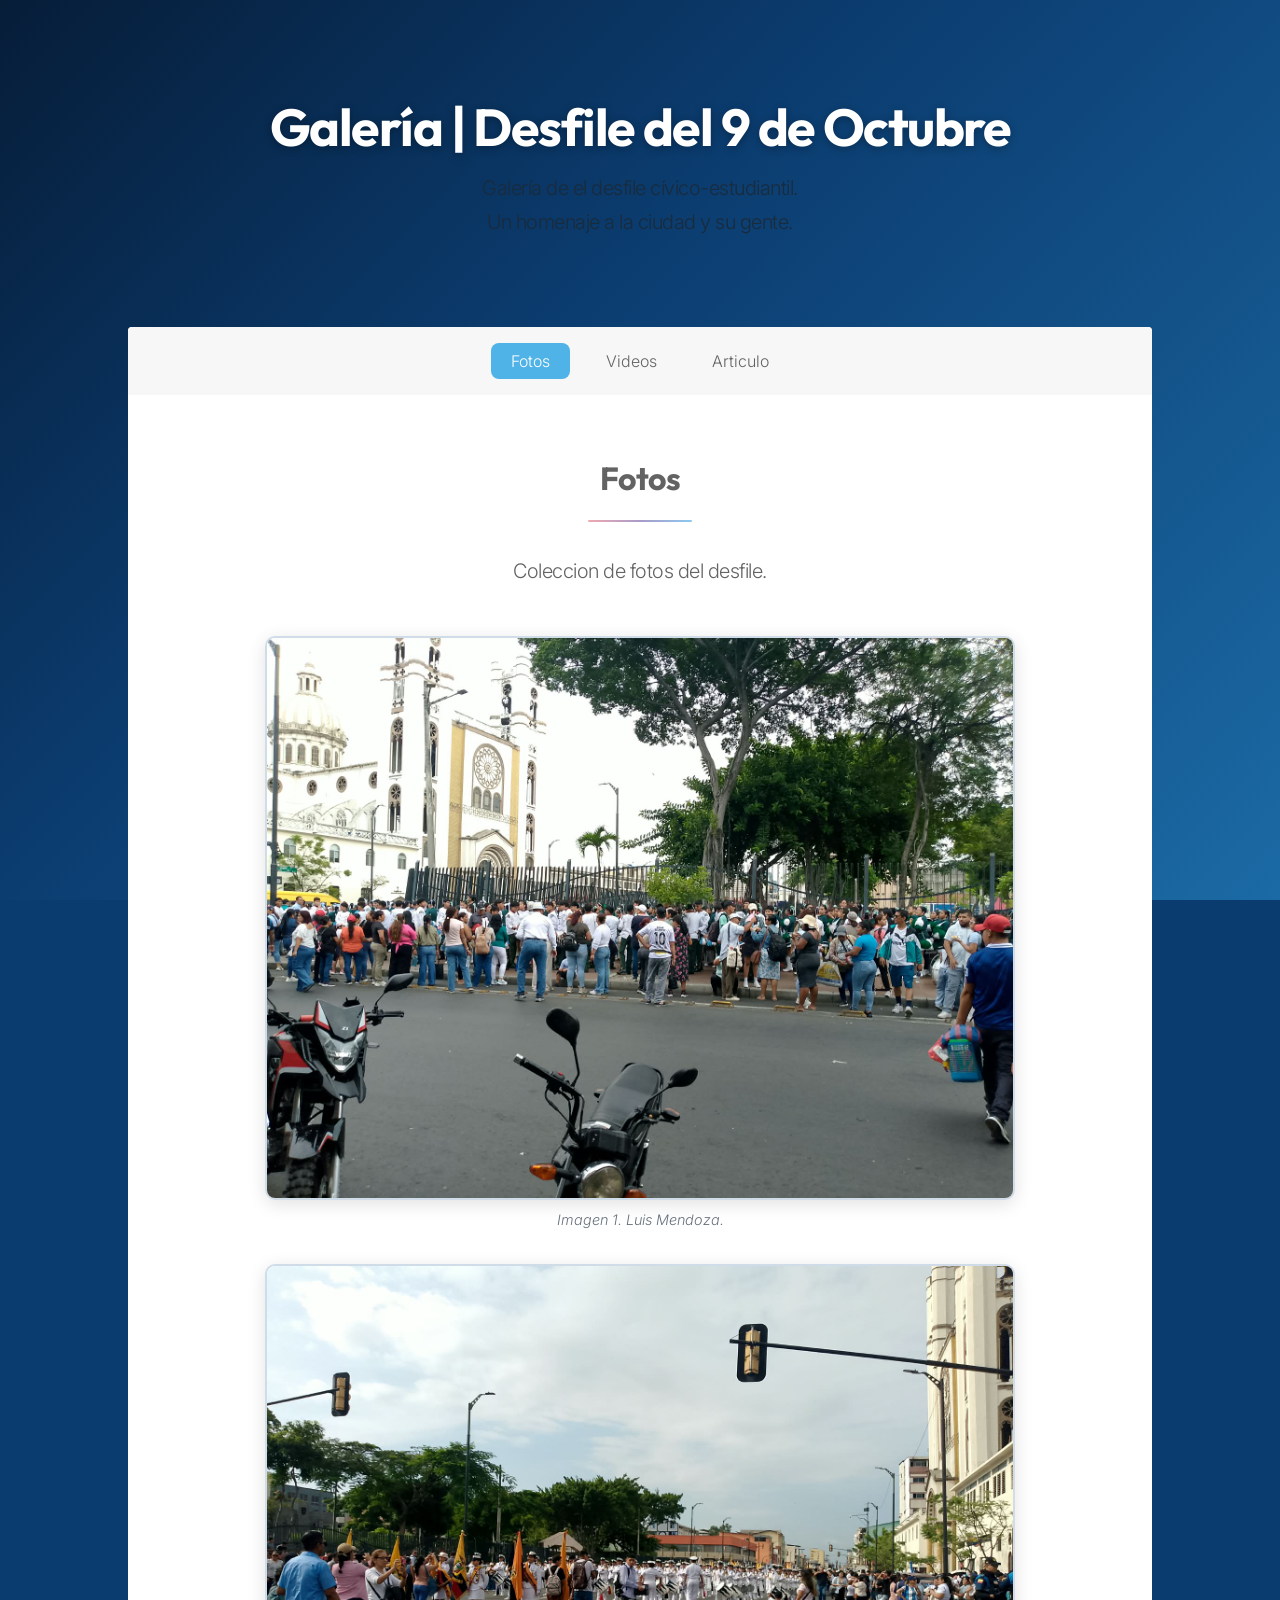
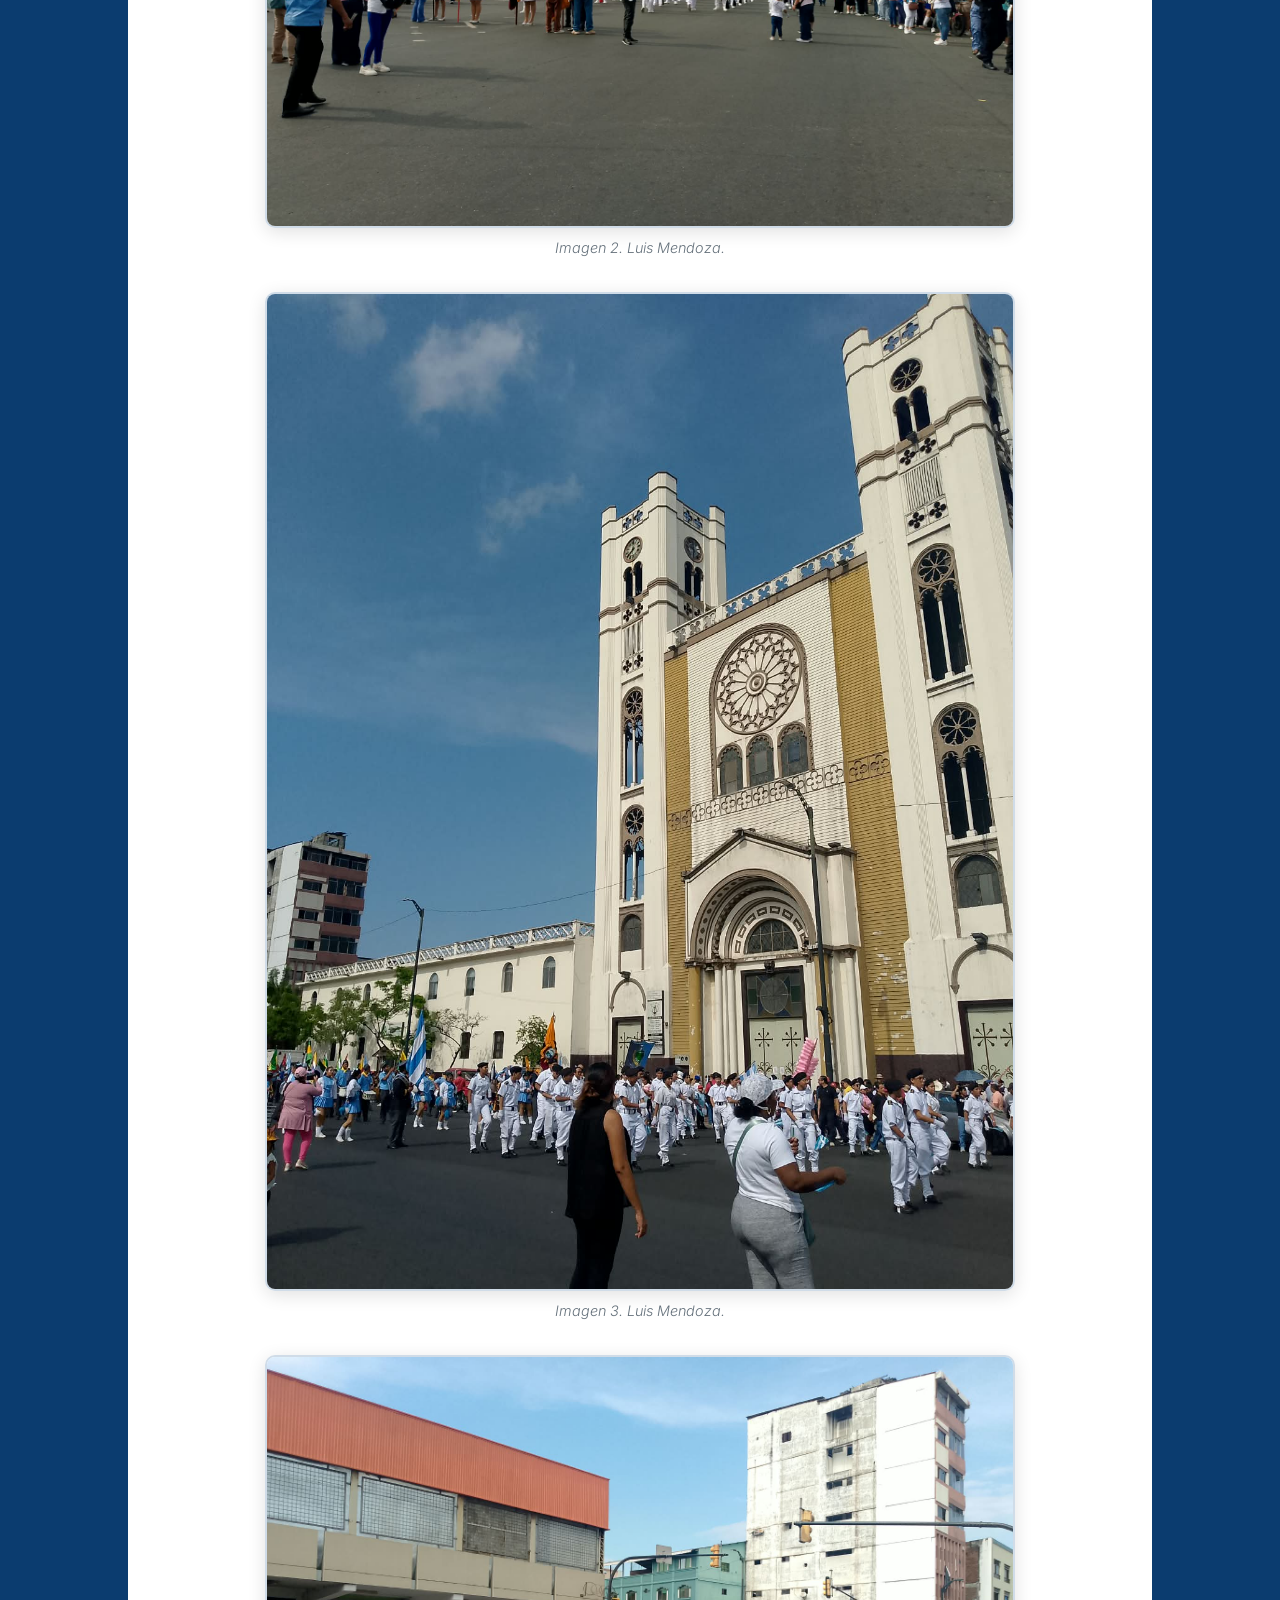
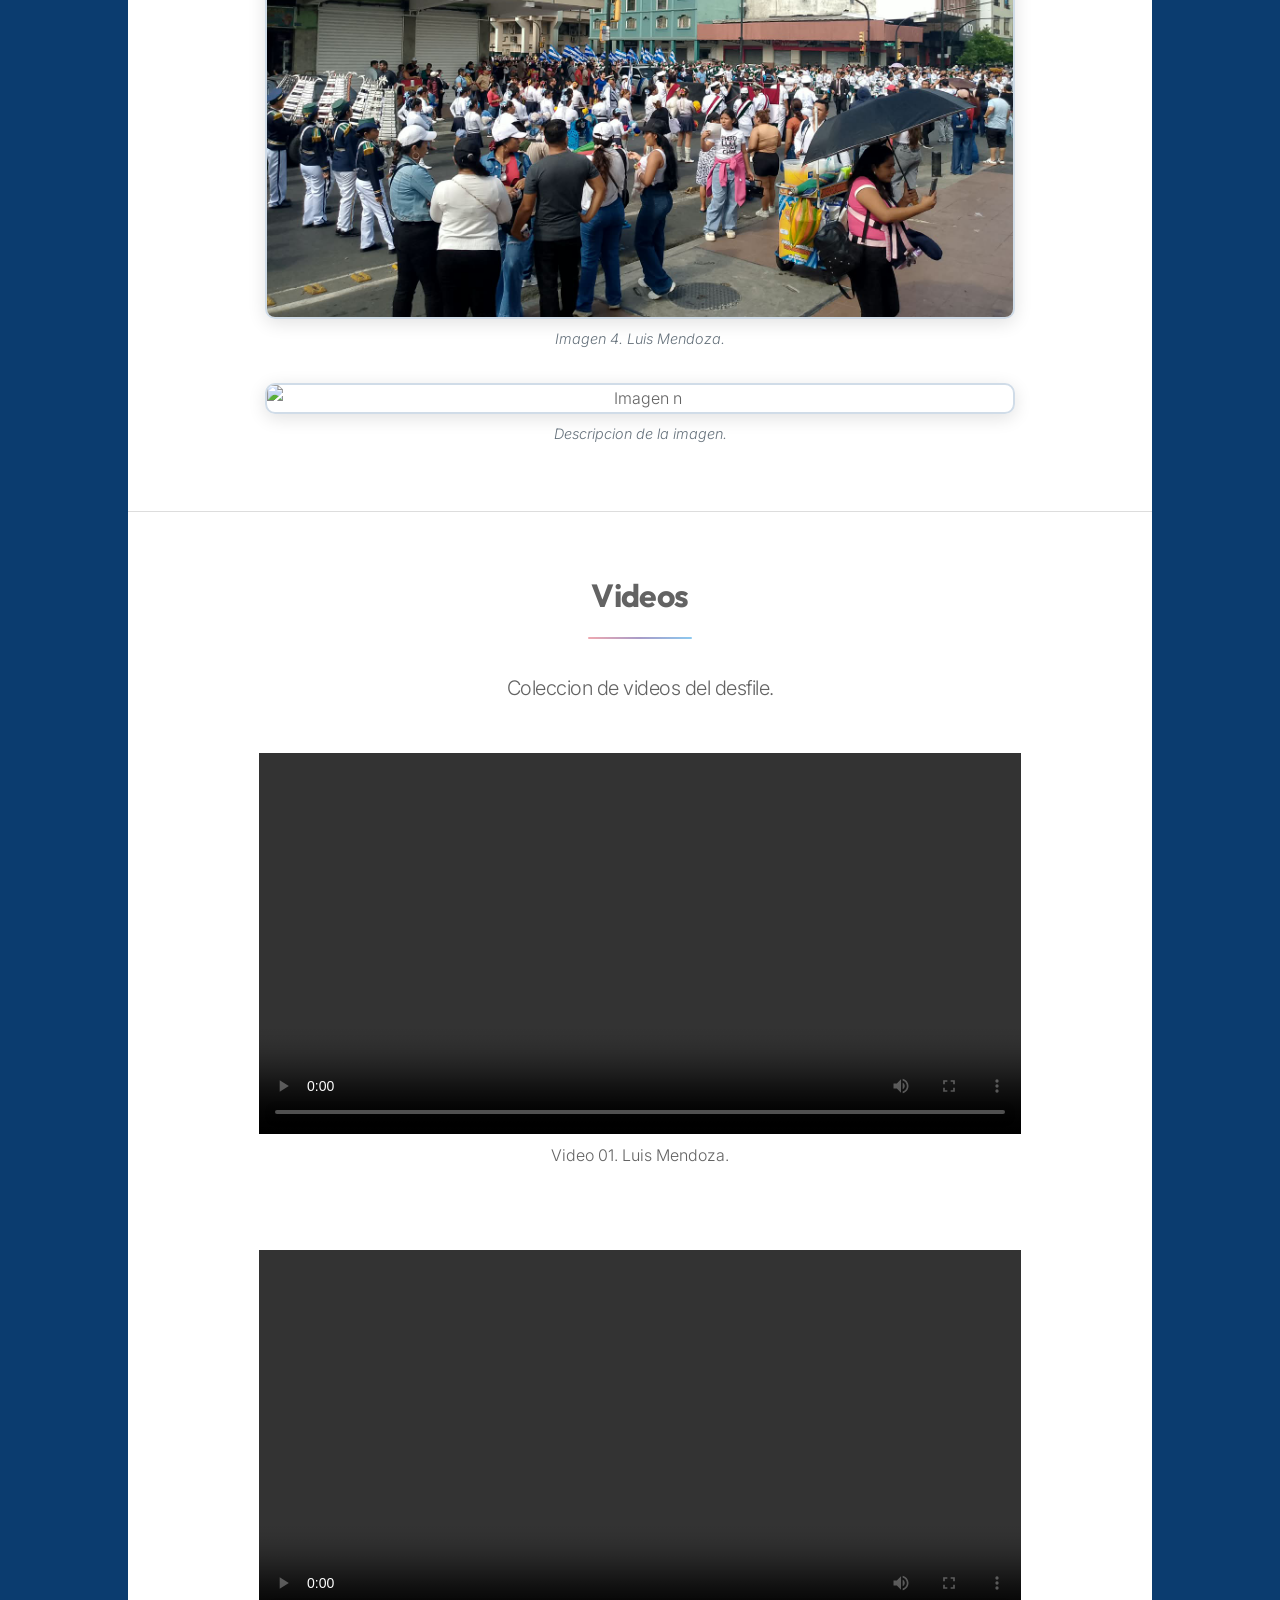
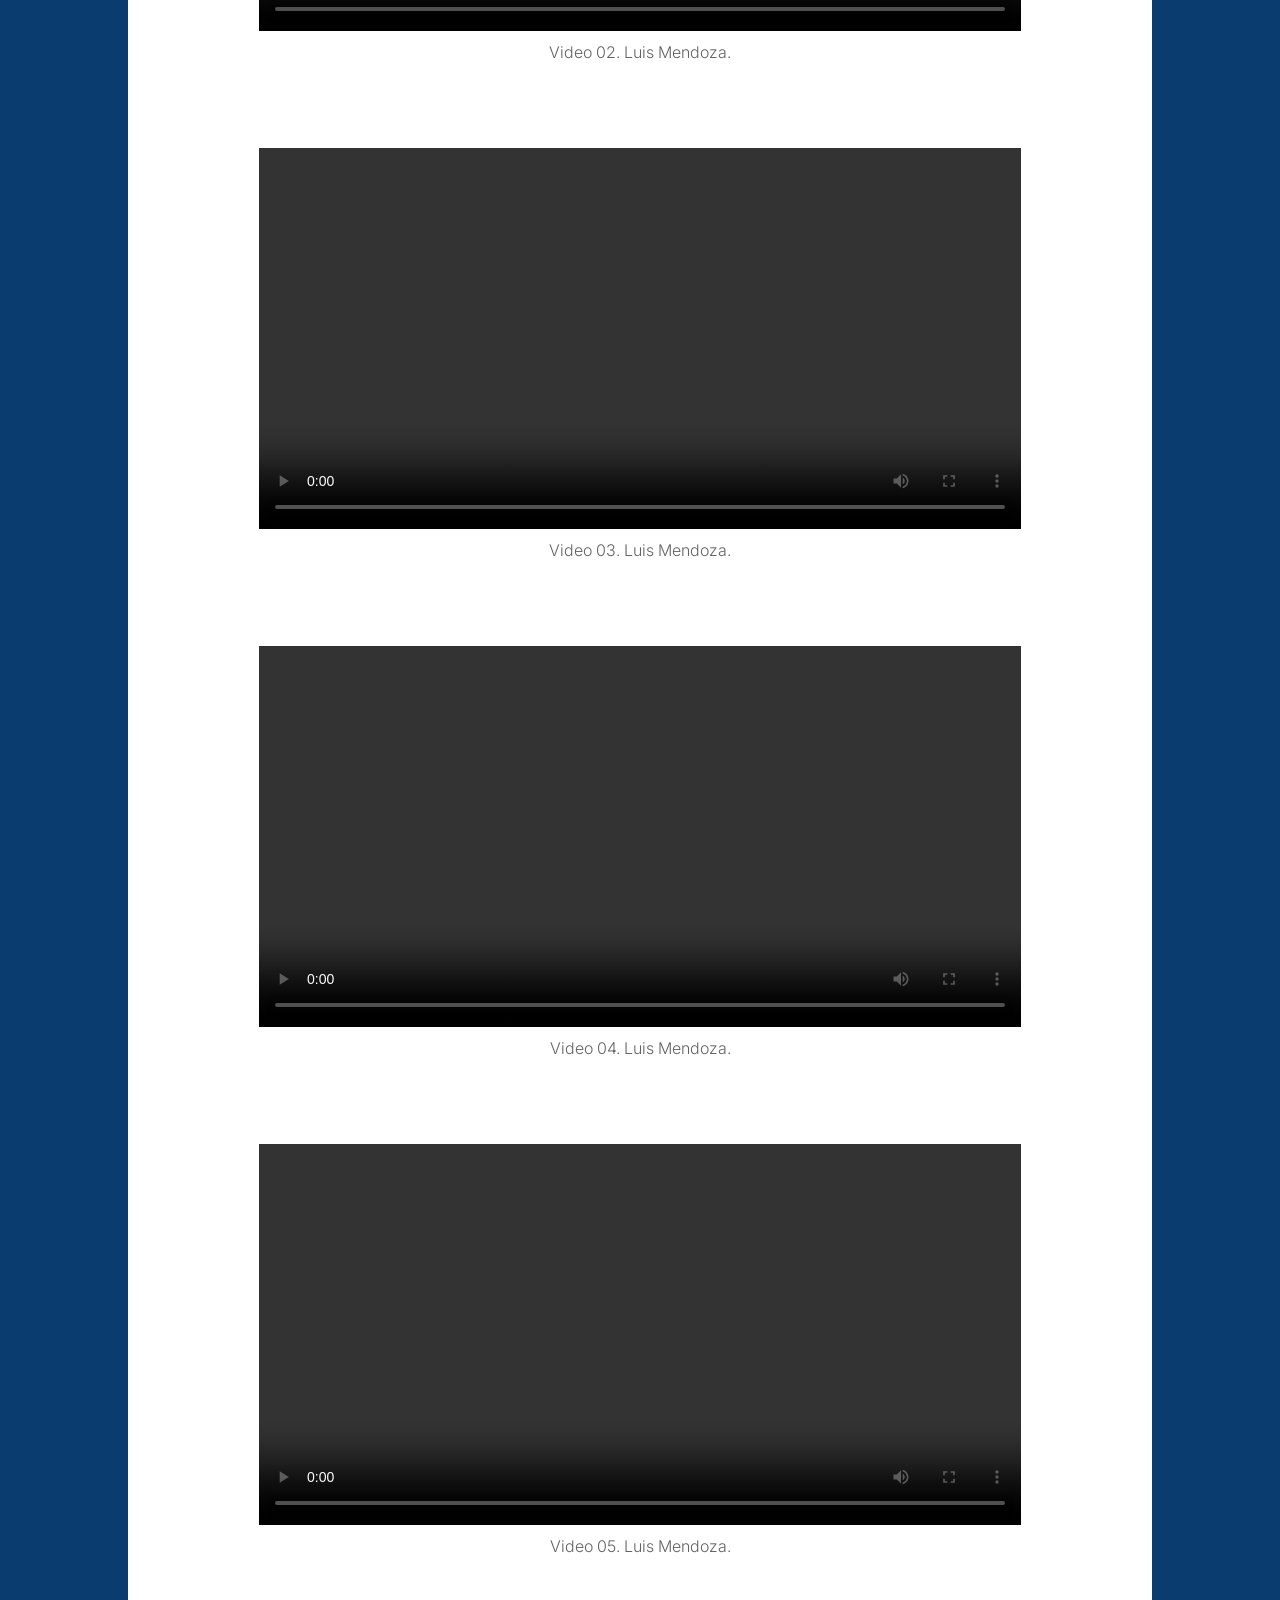
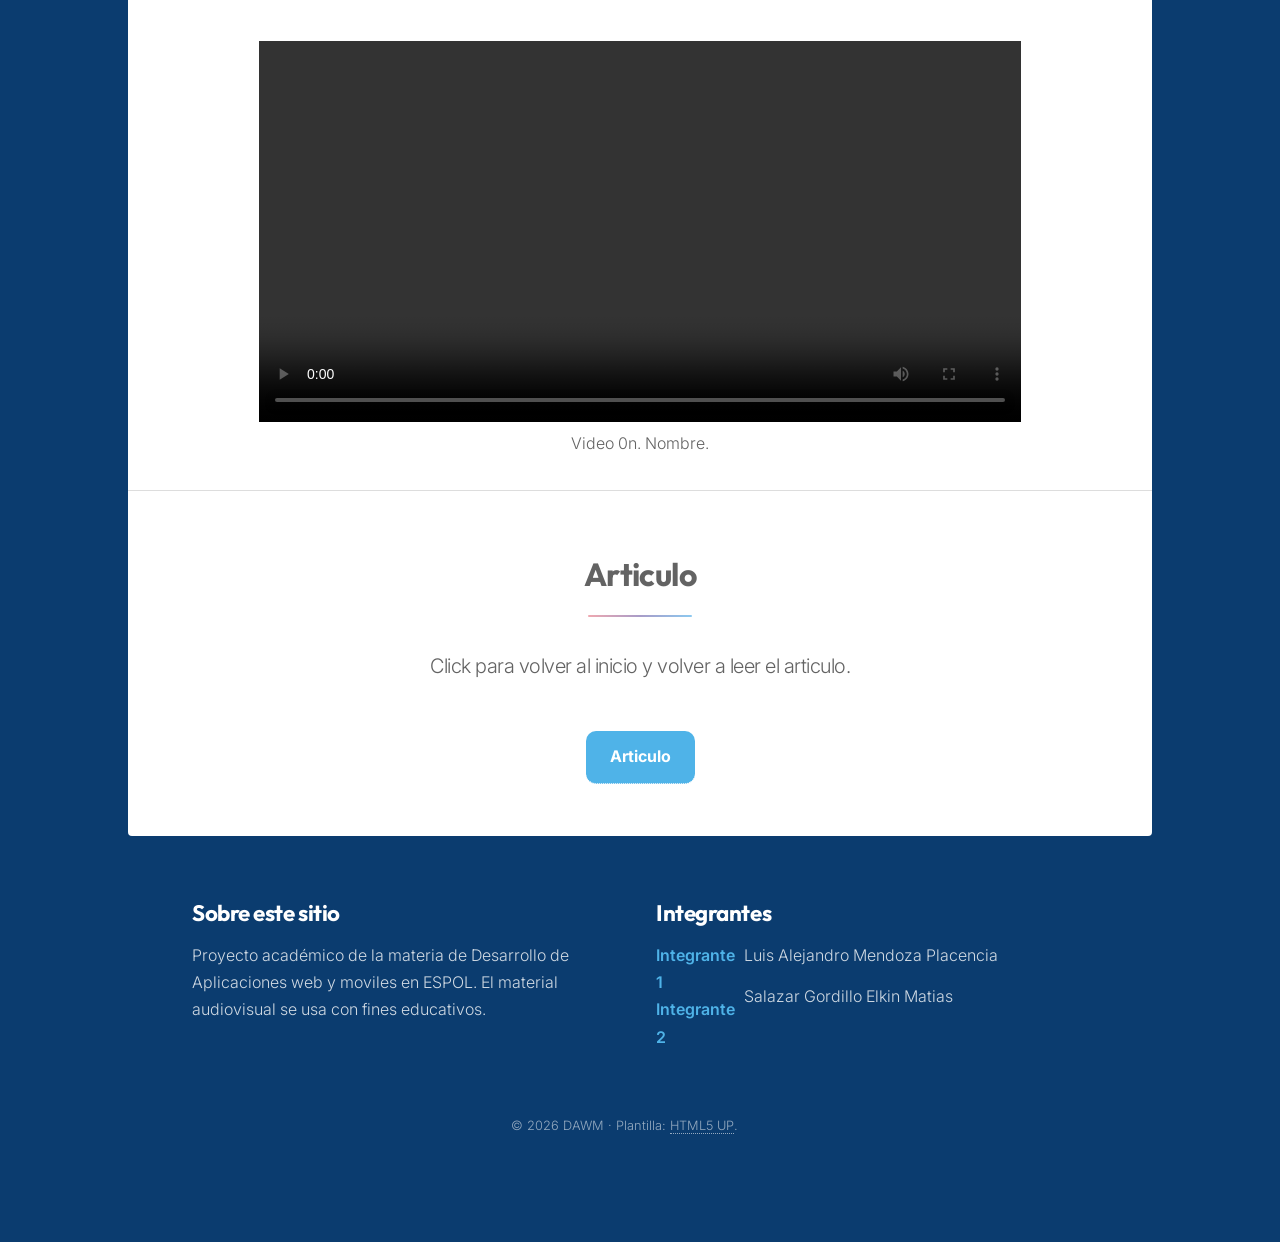
==== commit 7a2cbf87: "Feat: Contenido Luis Mendoza" ====
--- a/galeria.html
+++ b/galeria.html
@@ -50,7 +50,23 @@
 					<p>Coleccion de fotos del desfile.</p>
 				</header>
 				<figure class="imagen-seccion">
-					<img src="images/Imagen Desfile4.jpg" alt="Banda escolar en uniforme amarillo marchando en el centro de Guayaquil" />
+					<img src="media/LuisMendoza/Imagen01.jpeg" alt="Imagen01" />
+					<figcaption>Imagen 1. Luis Mendoza.</figcaption>
+				</figure>
+				<figure class="imagen-seccion">
+					<img src="media/LuisMendoza/Imagen02.jpeg" alt="Imagen02" />
+					<figcaption>Imagen 2. Luis Mendoza.</figcaption>
+				</figure>
+				<figure class="imagen-seccion">
+					<img src="media/LuisMendoza/Imagen03.jpeg" alt="Imagen03" />
+					<figcaption>Imagen 3. Luis Mendoza.</figcaption>
+				</figure>
+				<figure class="imagen-seccion">
+					<img src="media/LuisMendoza/Imagen04.jpeg" alt="Imagen04" />
+					<figcaption>Imagen 4. Luis Mendoza.</figcaption>
+				</figure>
+				<figure class="imagen-seccion">
+					<img src="images/Imagen Desfilen.jpg" alt="Imagen n" />
 					<figcaption>Descripcion de la imagen.</figcaption>
 				</figure>
 			</section>
@@ -62,11 +78,43 @@
 					<p>Coleccion de videos del desfile.</p>
 				</header>
 				<figure>	
-					<video width="640" height="360" controls>
-						<source src="mi-video.mp4" type="video/mp4">
+					<video width="85%" height=auto controls>
+						<source src="media/LuisMendoza/Video01.mp4" type="video/mp4">
 					</video>
-					<figcaption>Descripcion del video.</figcaption>
+					<figcaption>Video 01. Luis Mendoza.<br><br><br><br></figcaption>
 				</figure>
+				
+				<figure>	
+					<video width="85%" height=auto controls>
+						<source src="media/LuisMendoza/Video02.mp4" type="video/mp4">
+					</video>
+					<figcaption>Video 02. Luis Mendoza.<br><br><br><br></figcaption>
+				</figure>
+				<figure>	
+					<video width="85%" height=auto controls>
+						<source src="media/LuisMendoza/Video03.mp4" type="video/mp4">
+					</video>
+					<figcaption>Video 03. Luis Mendoza.<br><br><br><br></figcaption>
+				</figure>
+				<figure>	
+					<video width="85%" height=auto controls>
+						<source src="media/LuisMendoza/Video04.mp4" type="video/mp4">
+					</video>
+					<figcaption>Video 04. Luis Mendoza.<br><br><br><br></figcaption>
+				</figure>
+				<figure>	
+					<video width="85%" height=auto controls>
+						<source src="media/LuisMendoza/Video05.mp4" type="video/mp4">
+					</video>
+					<figcaption>Video 05. Luis Mendoza.<br><br><br><br></figcaption>
+				</figure>
+				<figure>	
+					<video width="85%" height=auto controls>
+						<source src="media/LuisMendoza/Video0n.mp4" type="video/mp4">
+					</video>
+					<figcaption>Video 0n. Nombre.</figcaption>
+				</figure>
+				
 			</section>
 			<!-- Articulo (index.html) -->
 
--- a/assets/css/estilos.css
+++ b/assets/css/estilos.css
@@ -269,8 +269,56 @@
 	text-shadow: 0 2px 8px rgba(0, 0, 0, 0.3);
 }
 
-#header p {
-	font-family: var(--fuente-cuerpo) !important;
-	font-size: 1.1rem;
-	opacity: 0.9;
+.GaleriaBt {
+	display: block;
+	width: fit-content;       /* Ajusta el ancho al texto (o puedes usar un ancho fijo como 200px) */
+	margin: 20px auto;        /* 'auto' en los lados izq/der es lo que centra el botón */
+
+	background-color: var(--color-acento); /* Color de fondo inicial (Azul) */
+	color: var(--color-superficie);            /* Color de texto */
+	border-radius: var(--radio);        /* Bordes redondeados */
+	padding: 12px 24px;        /* Espaciado interno (arriba/abajo izq/der) */
+	text-decoration: none;     /* Quita el subrayado por defecto del enlace */
+	text-align: center;
+	font-weight: bold;
+
+	transition: background-color 0.3s ease, border-color 0.3s ease, transform 0.1s ease;
+}
+
+.GaleriaBt:hover {
+	background-color: var(--color-primario); /* Color más oscuro al pasar el ratón */
+	color: var(--color-superficie) !important;
+}
+
+.GaleriaBt:active {
+	transform: scale(0.98);
+	color: var(--color-superficie) !important;
+
+}
+
+.Articulobt {
+	display: block;
+	width: fit-content;       /* Ajusta el ancho al texto (o puedes usar un ancho fijo como 200px) */
+	margin: 20px auto;        /* 'auto' en los lados izq/der es lo que centra el botón */
+
+	background-color: var(--color-acento); /* Color de fondo inicial (Azul) */
+	color: var(--color-superficie);            /* Color de texto */
+	border-radius: var(--radio);        /* Bordes redondeados */
+	padding: 12px 24px;        /* Espaciado interno (arriba/abajo izq/der) */
+	text-decoration: none;     /* Quita el subrayado por defecto del enlace */
+	text-align: center;
+	font-weight: bold;
+
+	transition: background-color 0.3s ease, border-color 0.3s ease, transform 0.1s ease;
+}
+
+.Articulobt:hover {
+	background-color: var(--color-primario); /* Color más oscuro al pasar el ratón */
+	color: var(--color-superficie) !important;
+}
+
+.Articulobt:active {
+	transform: scale(0.98);
+	color: var(--color-superficie) !important;
+
 }
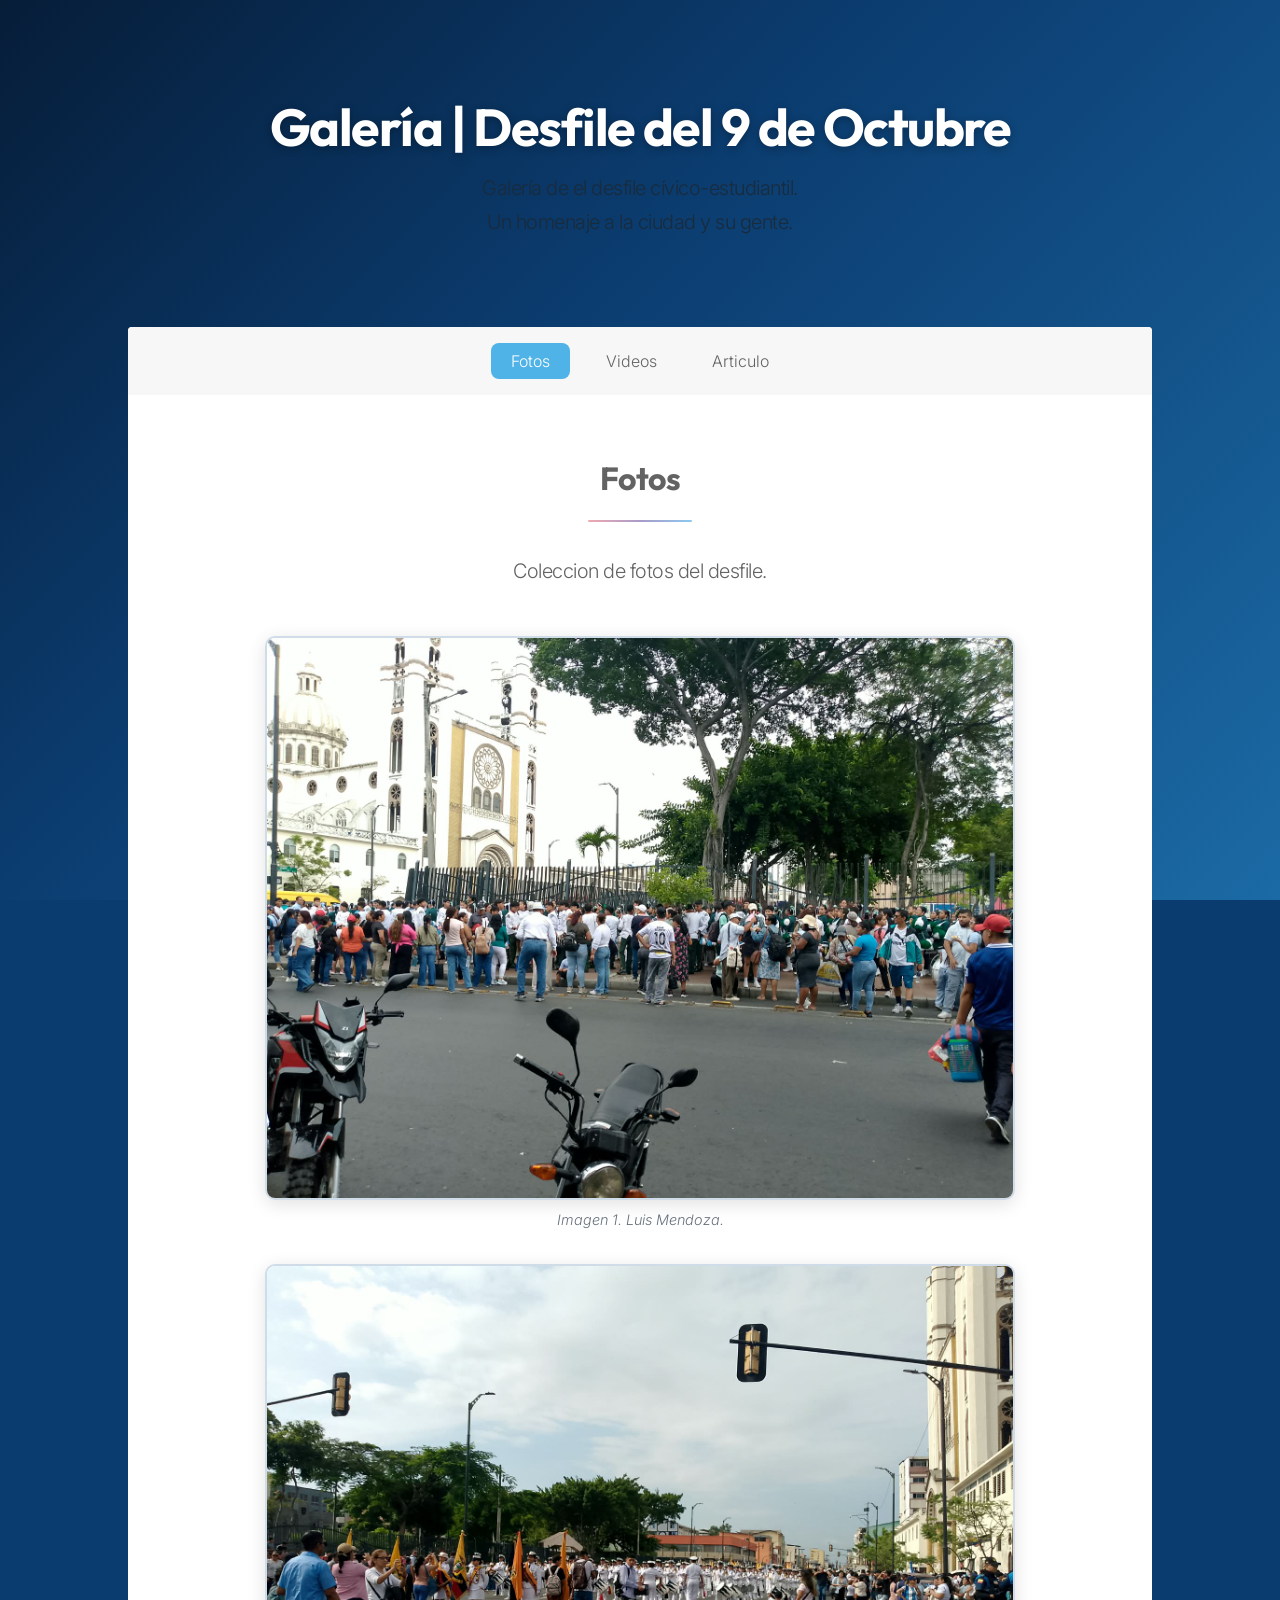
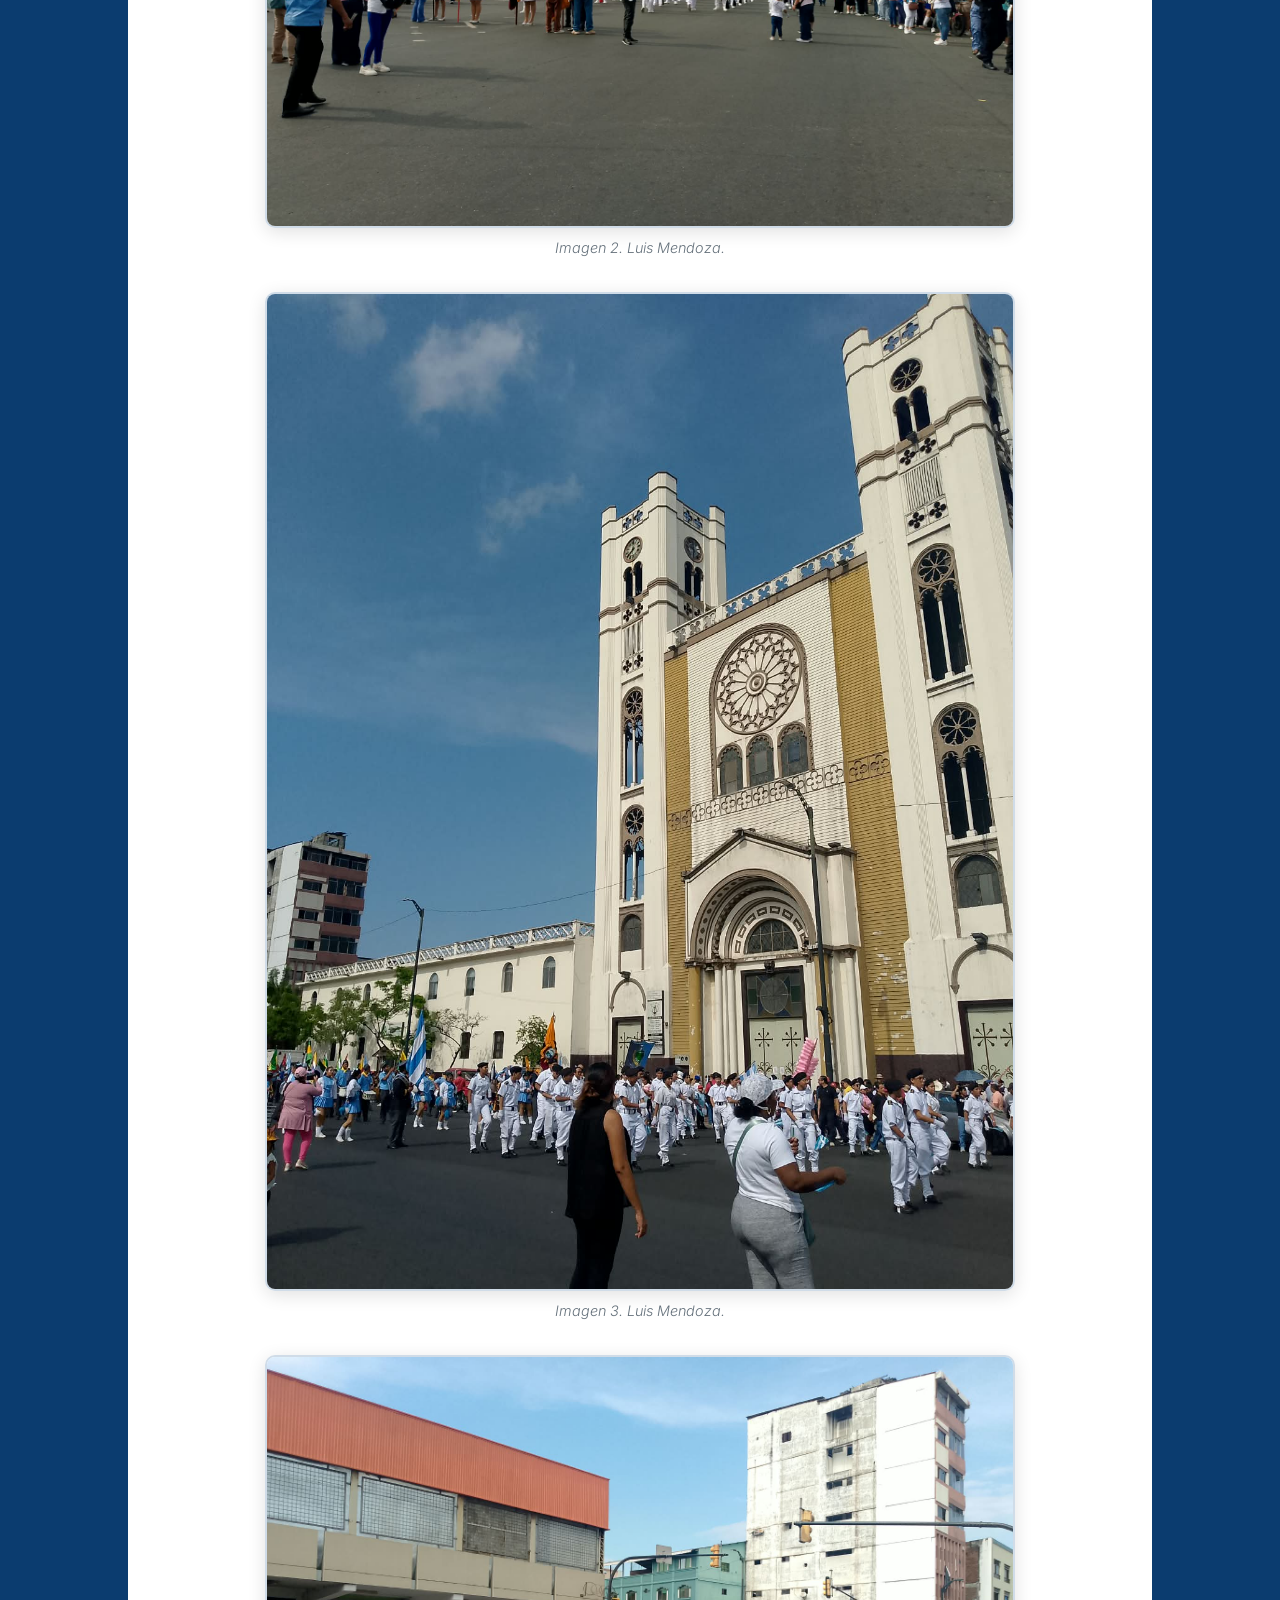
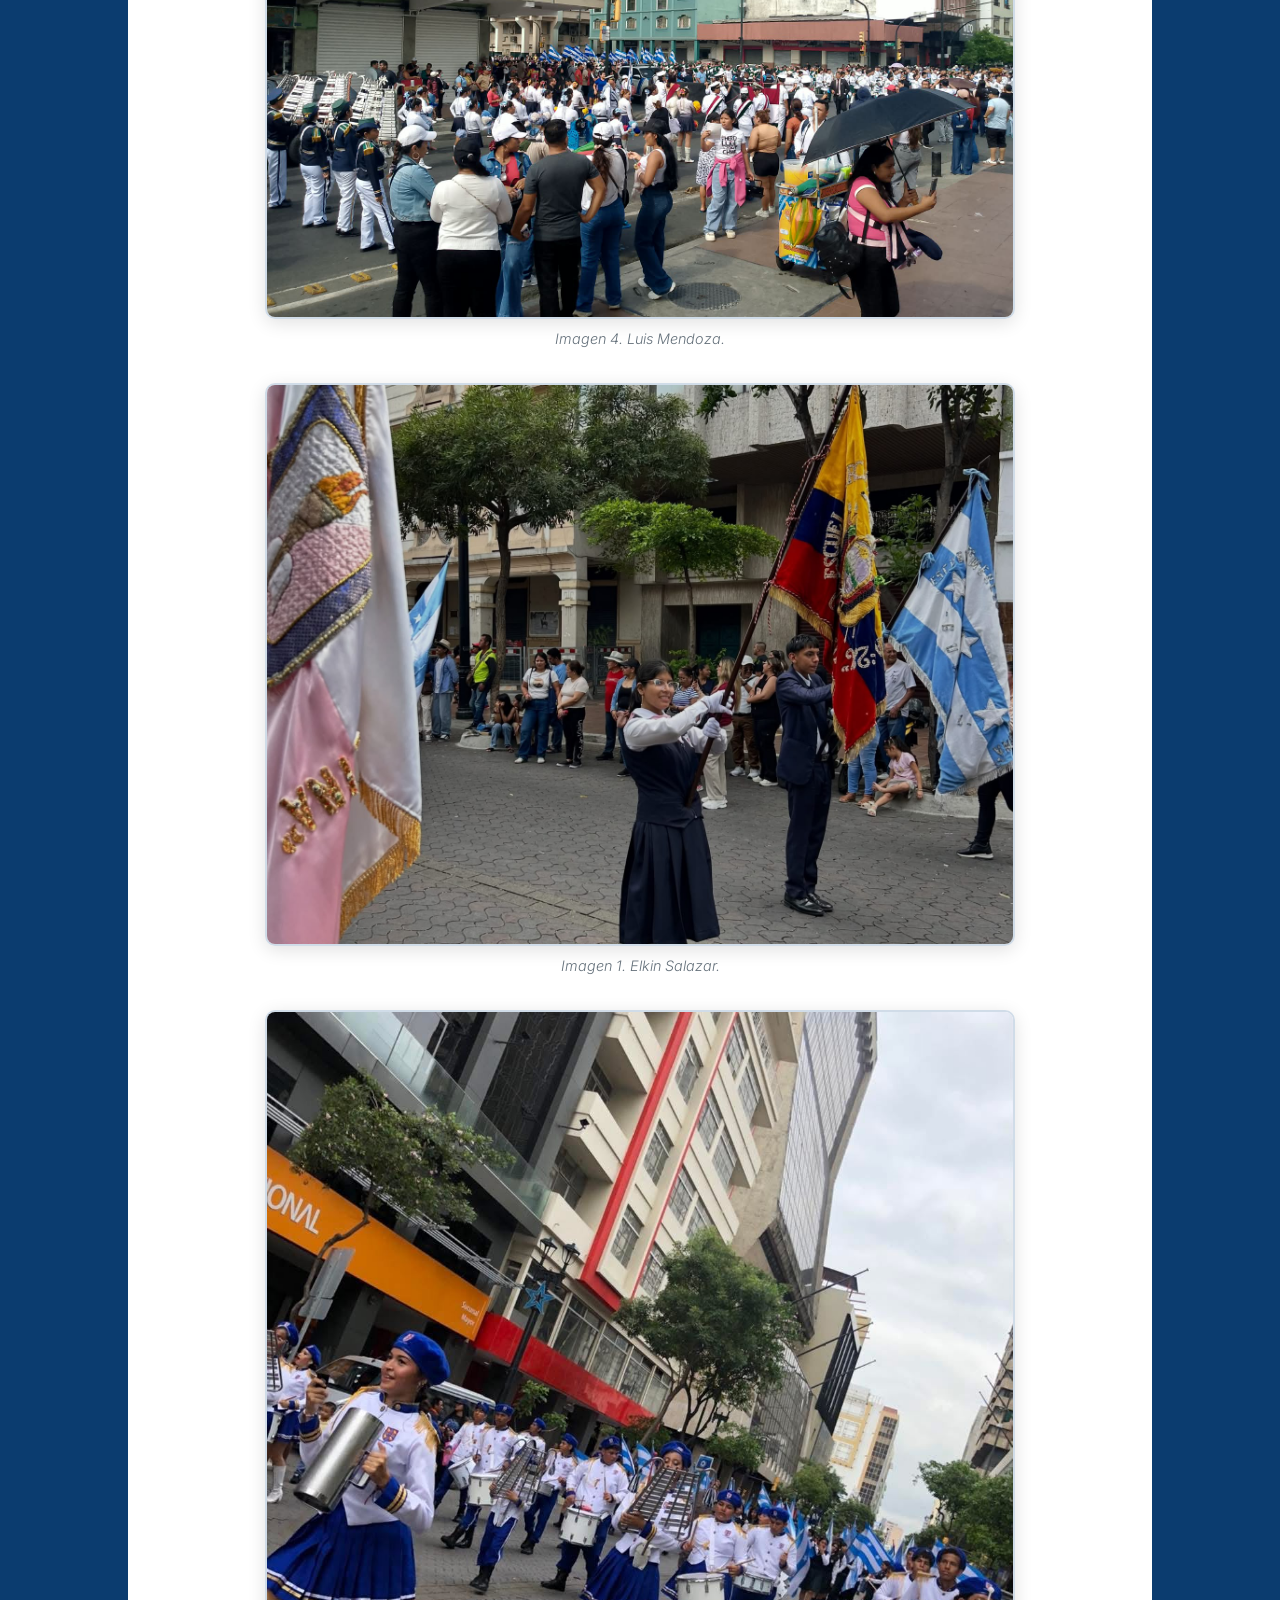
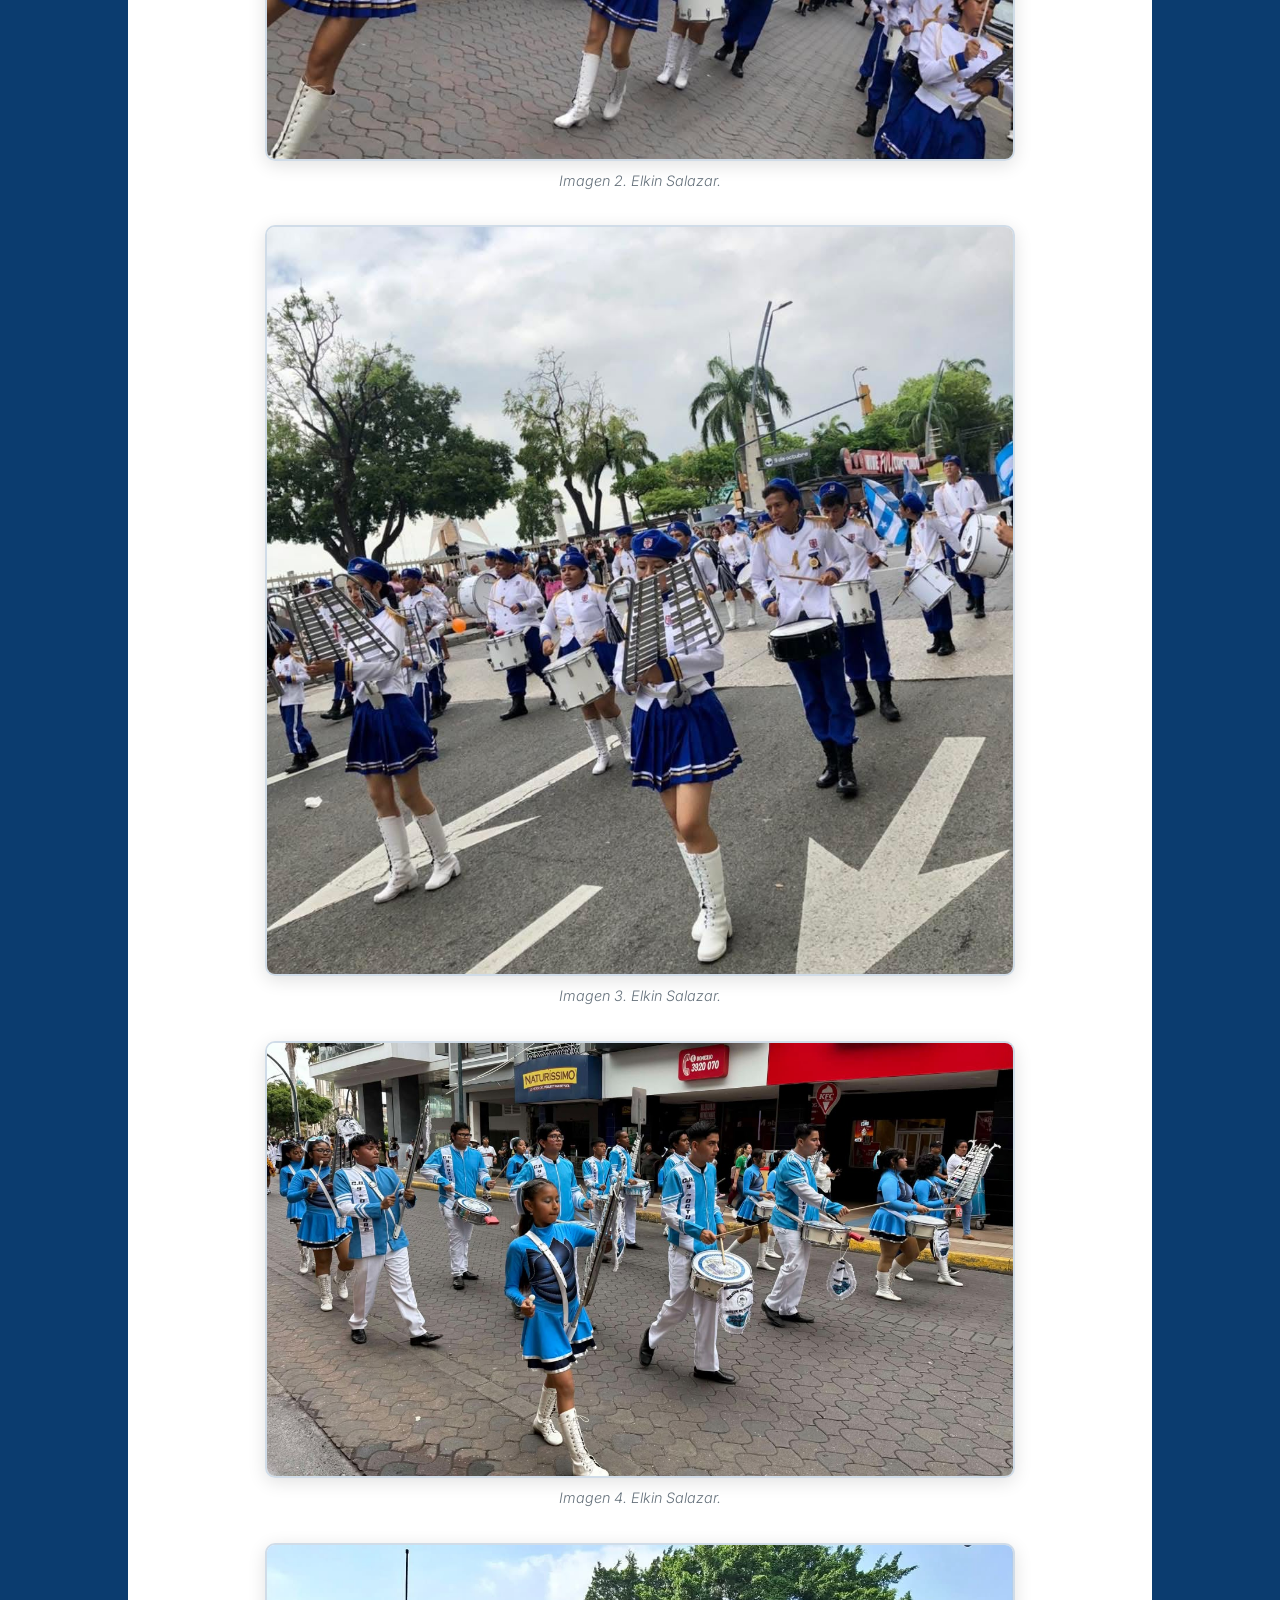
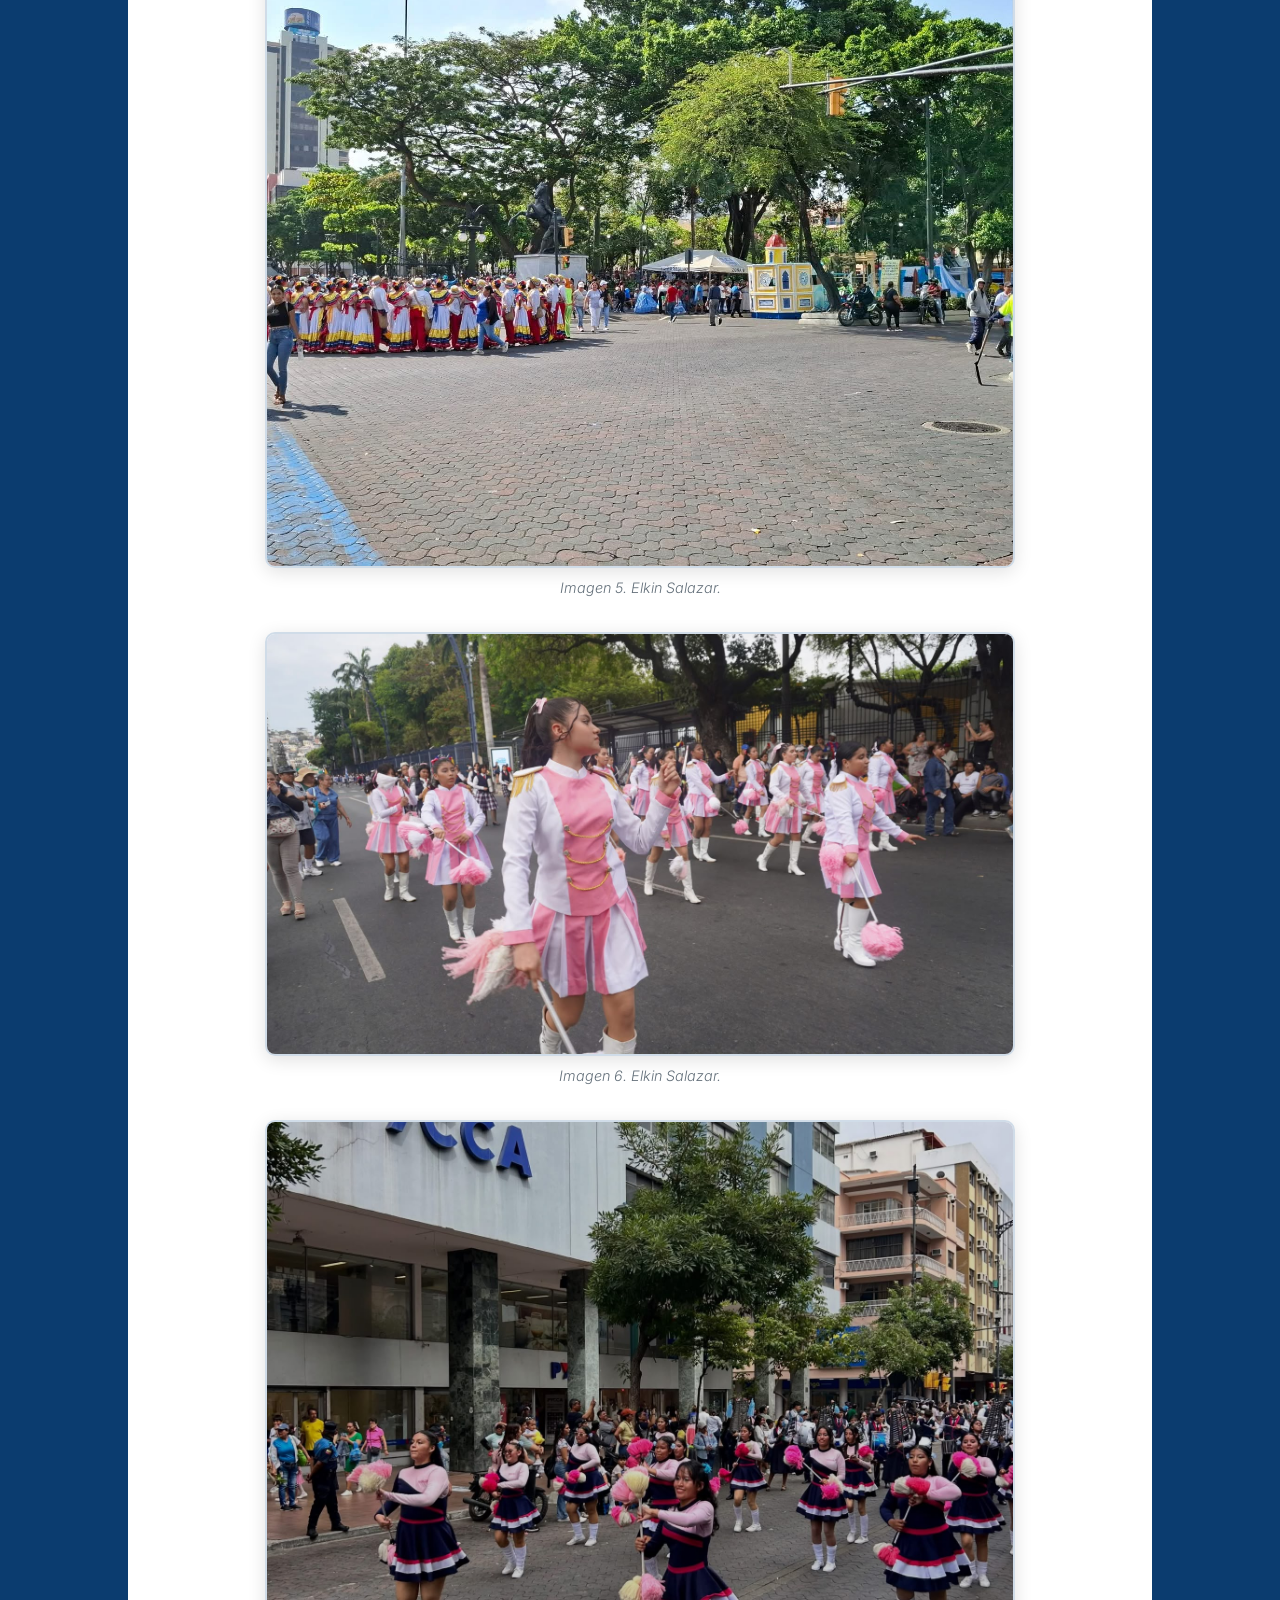
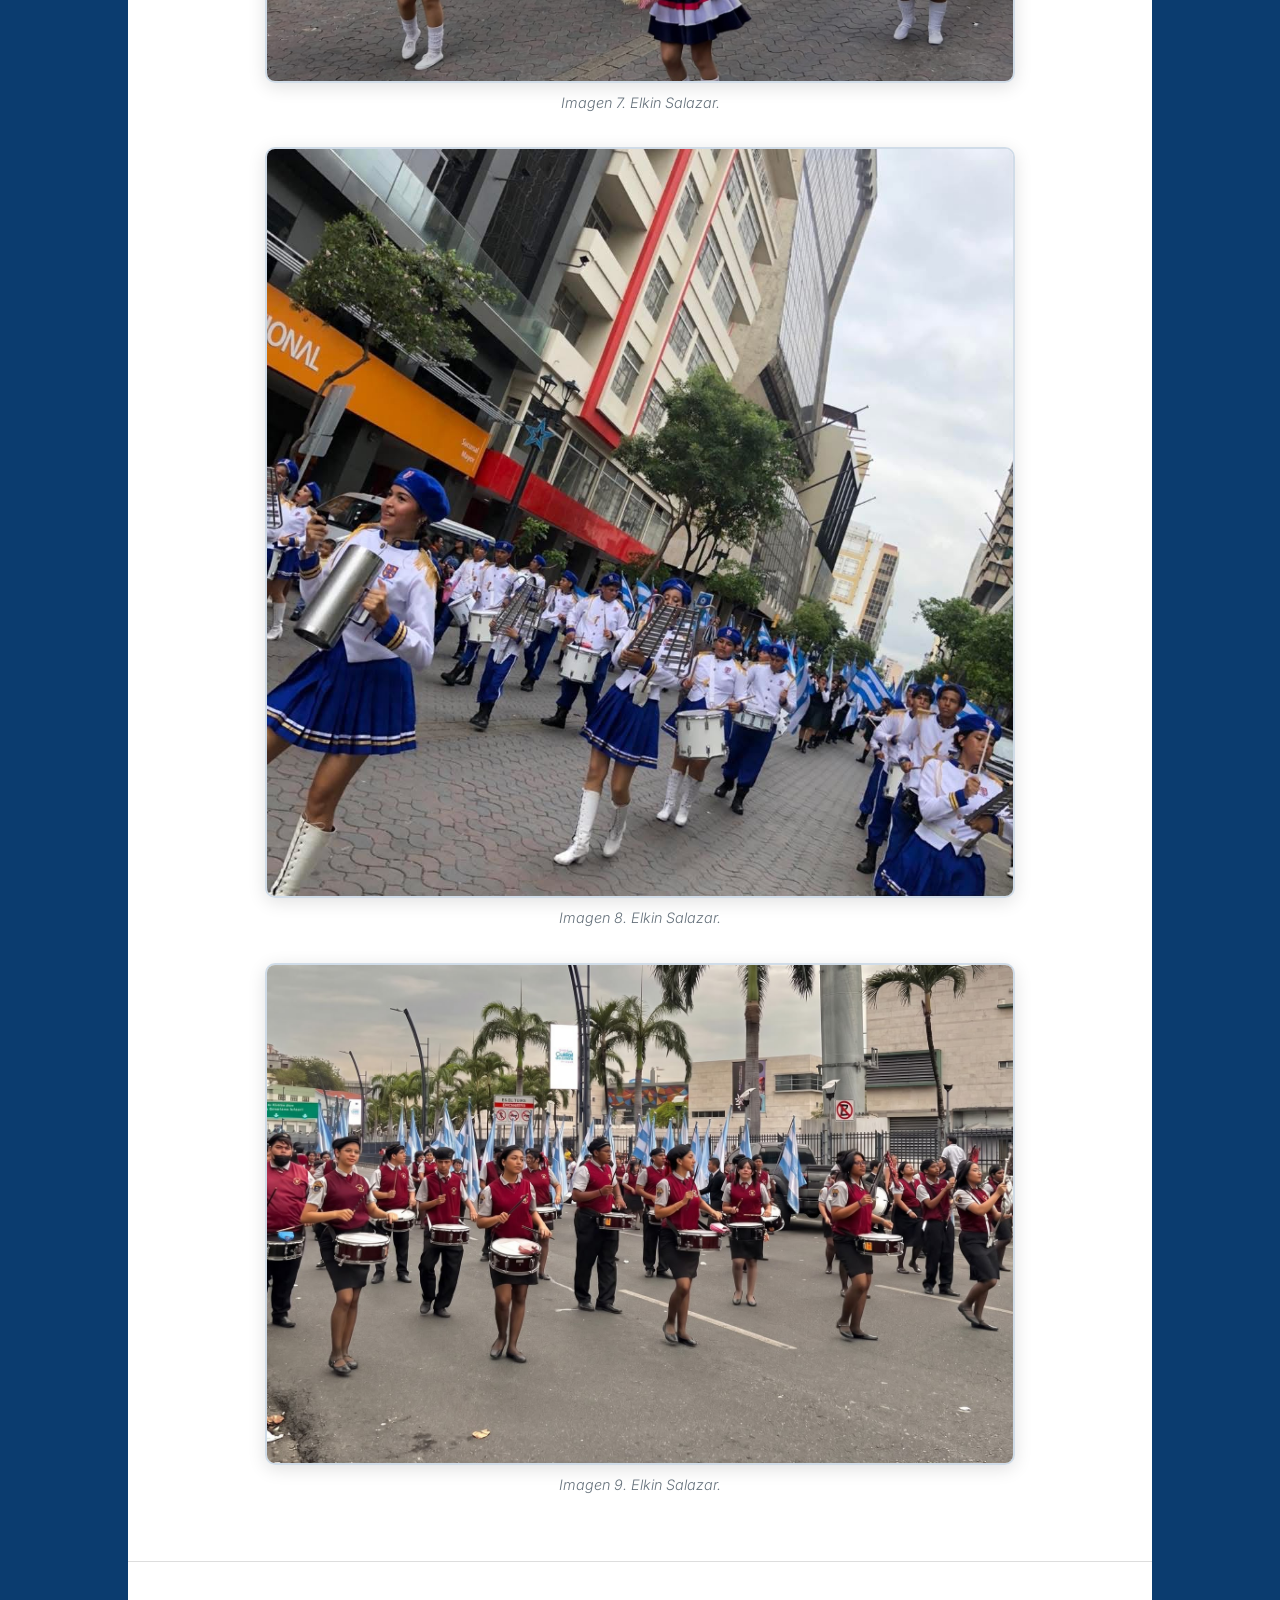
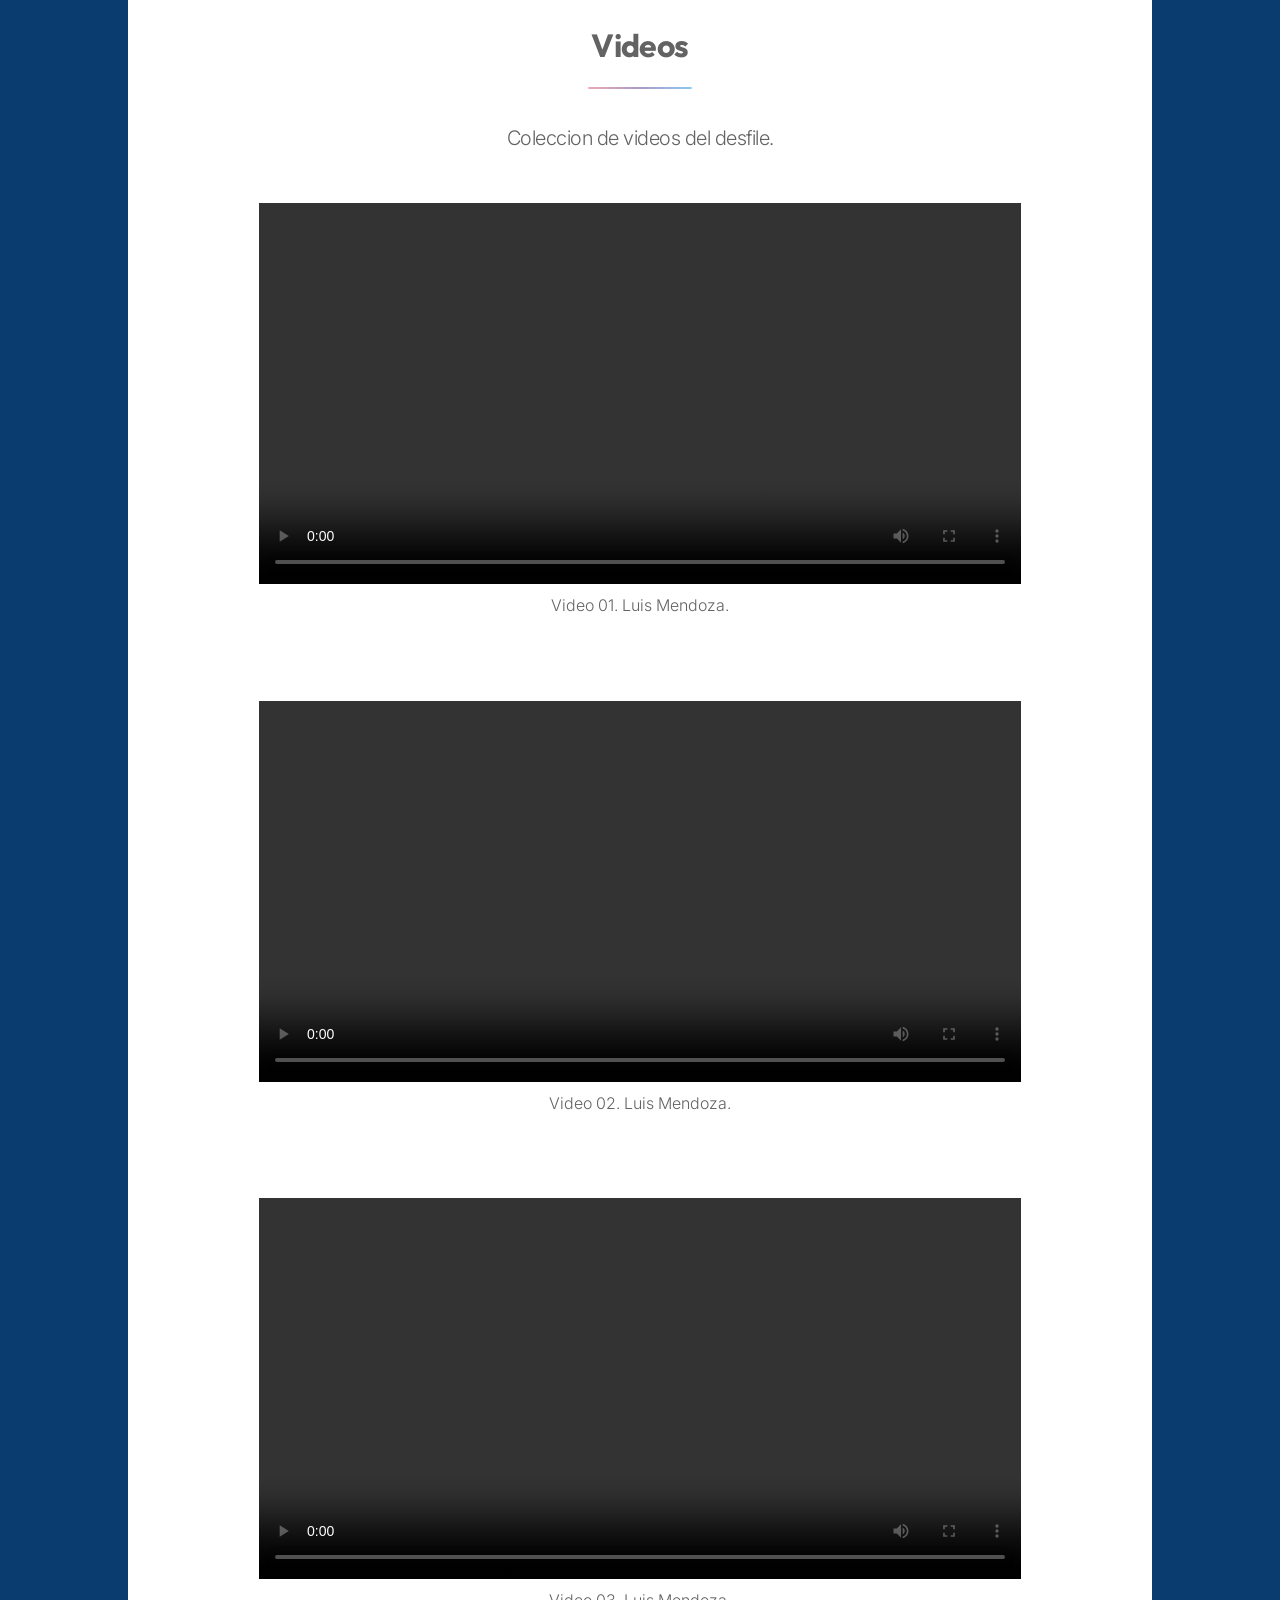
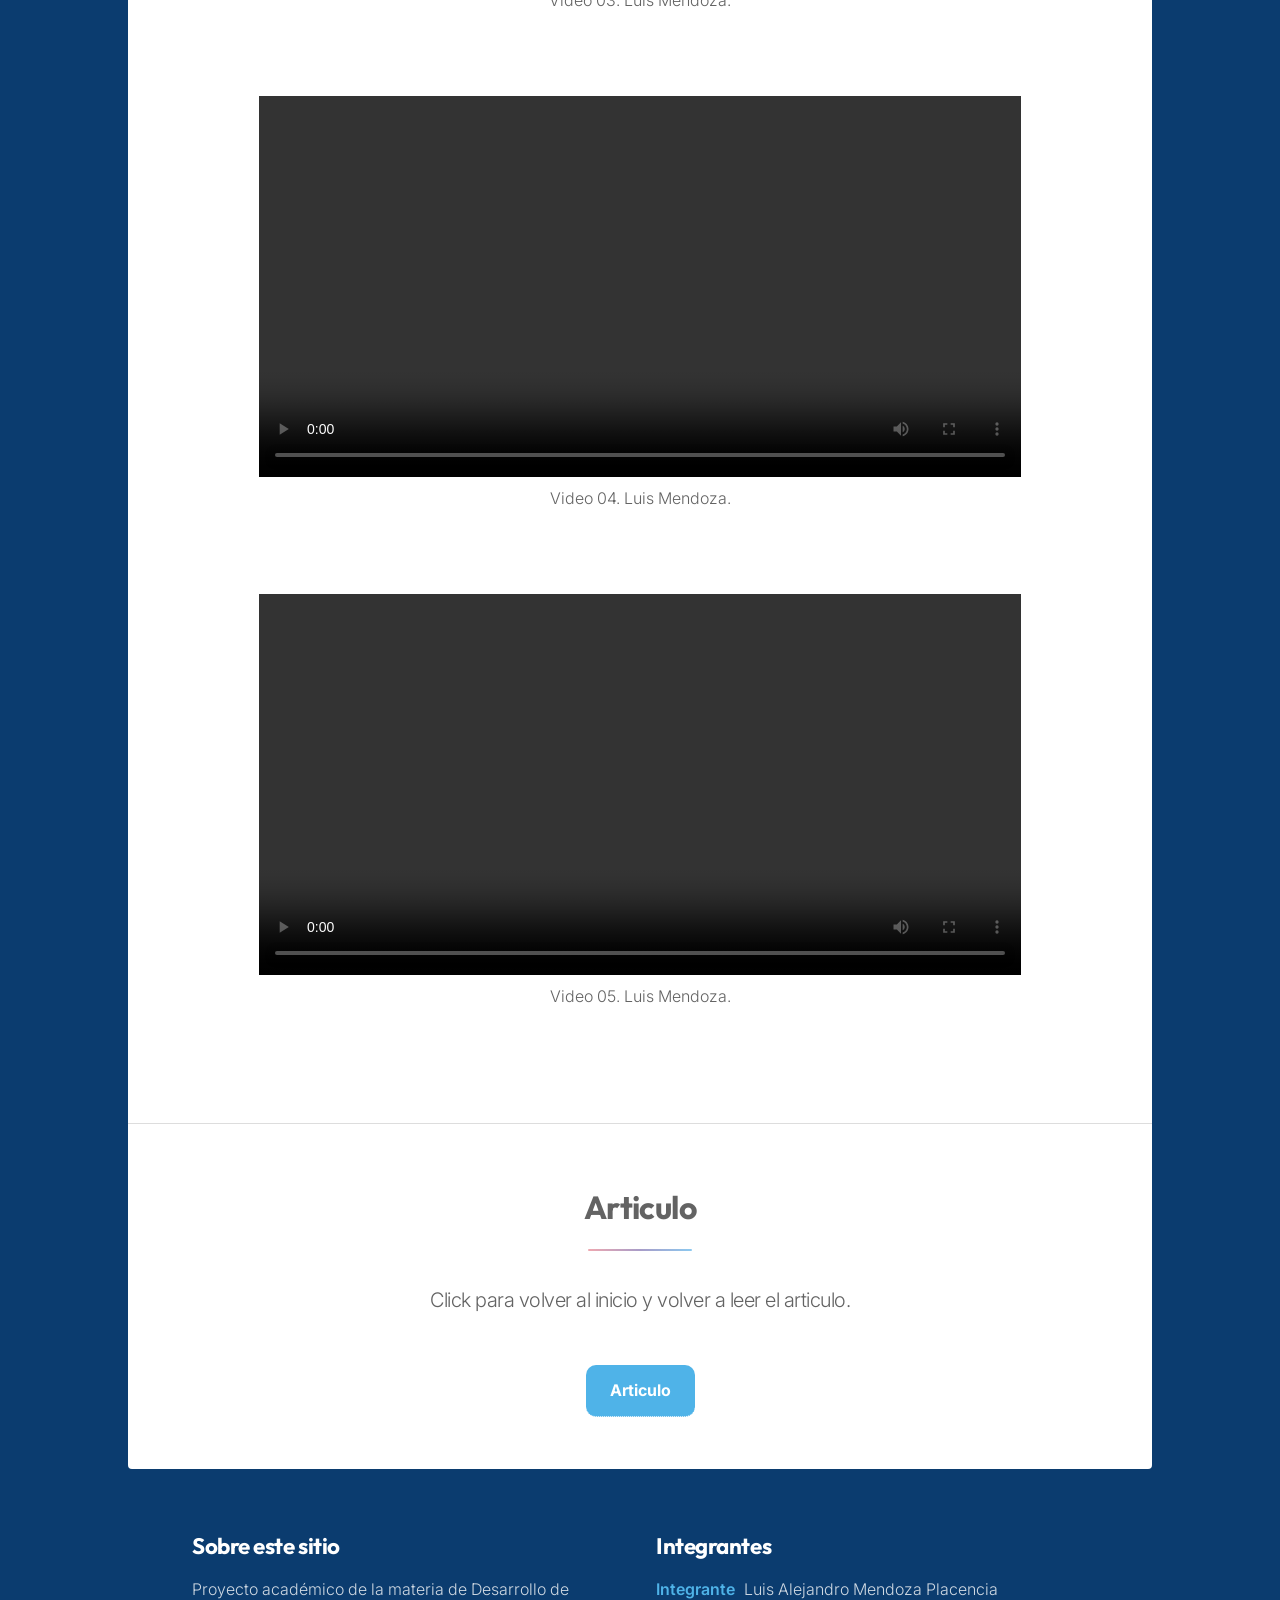
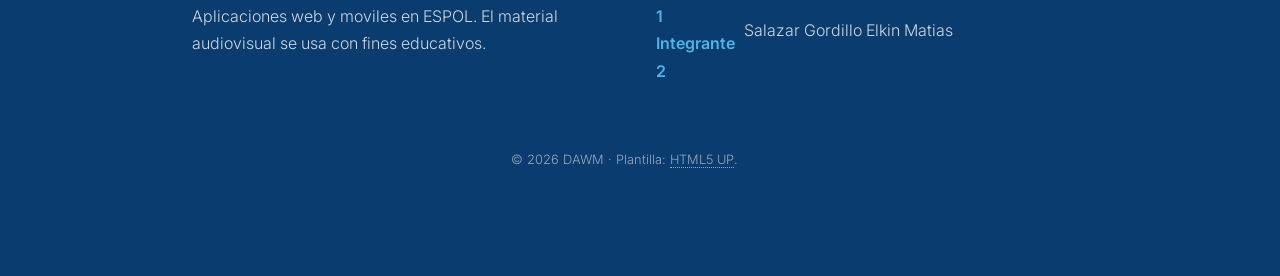
==== commit a422f3ab: "feat: Agregar 9 imagenes de Elkin Salazar a la galeria y eliminar placeholders" ====
--- a/galeria.html
+++ b/galeria.html
@@ -66,8 +66,40 @@
 					<figcaption>Imagen 4. Luis Mendoza.</figcaption>
 				</figure>
 				<figure class="imagen-seccion">
-					<img src="images/Imagen Desfilen.jpg" alt="Imagen n" />
-					<figcaption>Descripcion de la imagen.</figcaption>
+					<img src="media/Elkin Salazar/Imagen1.jpeg" alt="Imagen 1 del desfile - Elkin Salazar" />
+					<figcaption>Imagen 1. Elkin Salazar.</figcaption>
+				</figure>
+				<figure class="imagen-seccion">
+					<img src="media/Elkin Salazar/Imagen2.jpeg" alt="Imagen 2 del desfile - Elkin Salazar" />
+					<figcaption>Imagen 2. Elkin Salazar.</figcaption>
+				</figure>
+				<figure class="imagen-seccion">
+					<img src="media/Elkin Salazar/Imagen3.jpeg" alt="Imagen 3 del desfile - Elkin Salazar" />
+					<figcaption>Imagen 3. Elkin Salazar.</figcaption>
+				</figure>
+				<figure class="imagen-seccion">
+					<img src="media/Elkin Salazar/Imagen4.jpeg" alt="Imagen 4 del desfile - Elkin Salazar" />
+					<figcaption>Imagen 4. Elkin Salazar.</figcaption>
+				</figure>
+				<figure class="imagen-seccion">
+					<img src="media/Elkin Salazar/Imagen5.jpeg" alt="Imagen 5 del desfile - Elkin Salazar" />
+					<figcaption>Imagen 5. Elkin Salazar.</figcaption>
+				</figure>
+				<figure class="imagen-seccion">
+					<img src="media/Elkin Salazar/Imagen6.jpeg" alt="Imagen 6 del desfile - Elkin Salazar" />
+					<figcaption>Imagen 6. Elkin Salazar.</figcaption>
+				</figure>
+				<figure class="imagen-seccion">
+					<img src="media/Elkin Salazar/Imagen7.jpeg" alt="Imagen 7 del desfile - Elkin Salazar" />
+					<figcaption>Imagen 7. Elkin Salazar.</figcaption>
+				</figure>
+				<figure class="imagen-seccion">
+					<img src="media/Elkin Salazar/Imagen8.jpeg" alt="Imagen 8 del desfile - Elkin Salazar" />
+					<figcaption>Imagen 8. Elkin Salazar.</figcaption>
+				</figure>
+				<figure class="imagen-seccion">
+					<img src="media/Elkin Salazar/Imagen9.jpeg" alt="Imagen 9 del desfile - Elkin Salazar" />
+					<figcaption>Imagen 9. Elkin Salazar.</figcaption>
 				</figure>
 			</section>
 
@@ -108,12 +140,7 @@
 					</video>
 					<figcaption>Video 05. Luis Mendoza.<br><br><br><br></figcaption>
 				</figure>
-				<figure>	
-					<video width="85%" height=auto controls>
-						<source src="media/LuisMendoza/Video0n.mp4" type="video/mp4">
-					</video>
-					<figcaption>Video 0n. Nombre.</figcaption>
-				</figure>
+
 				
 			</section>
 			<!-- Articulo (index.html) -->
